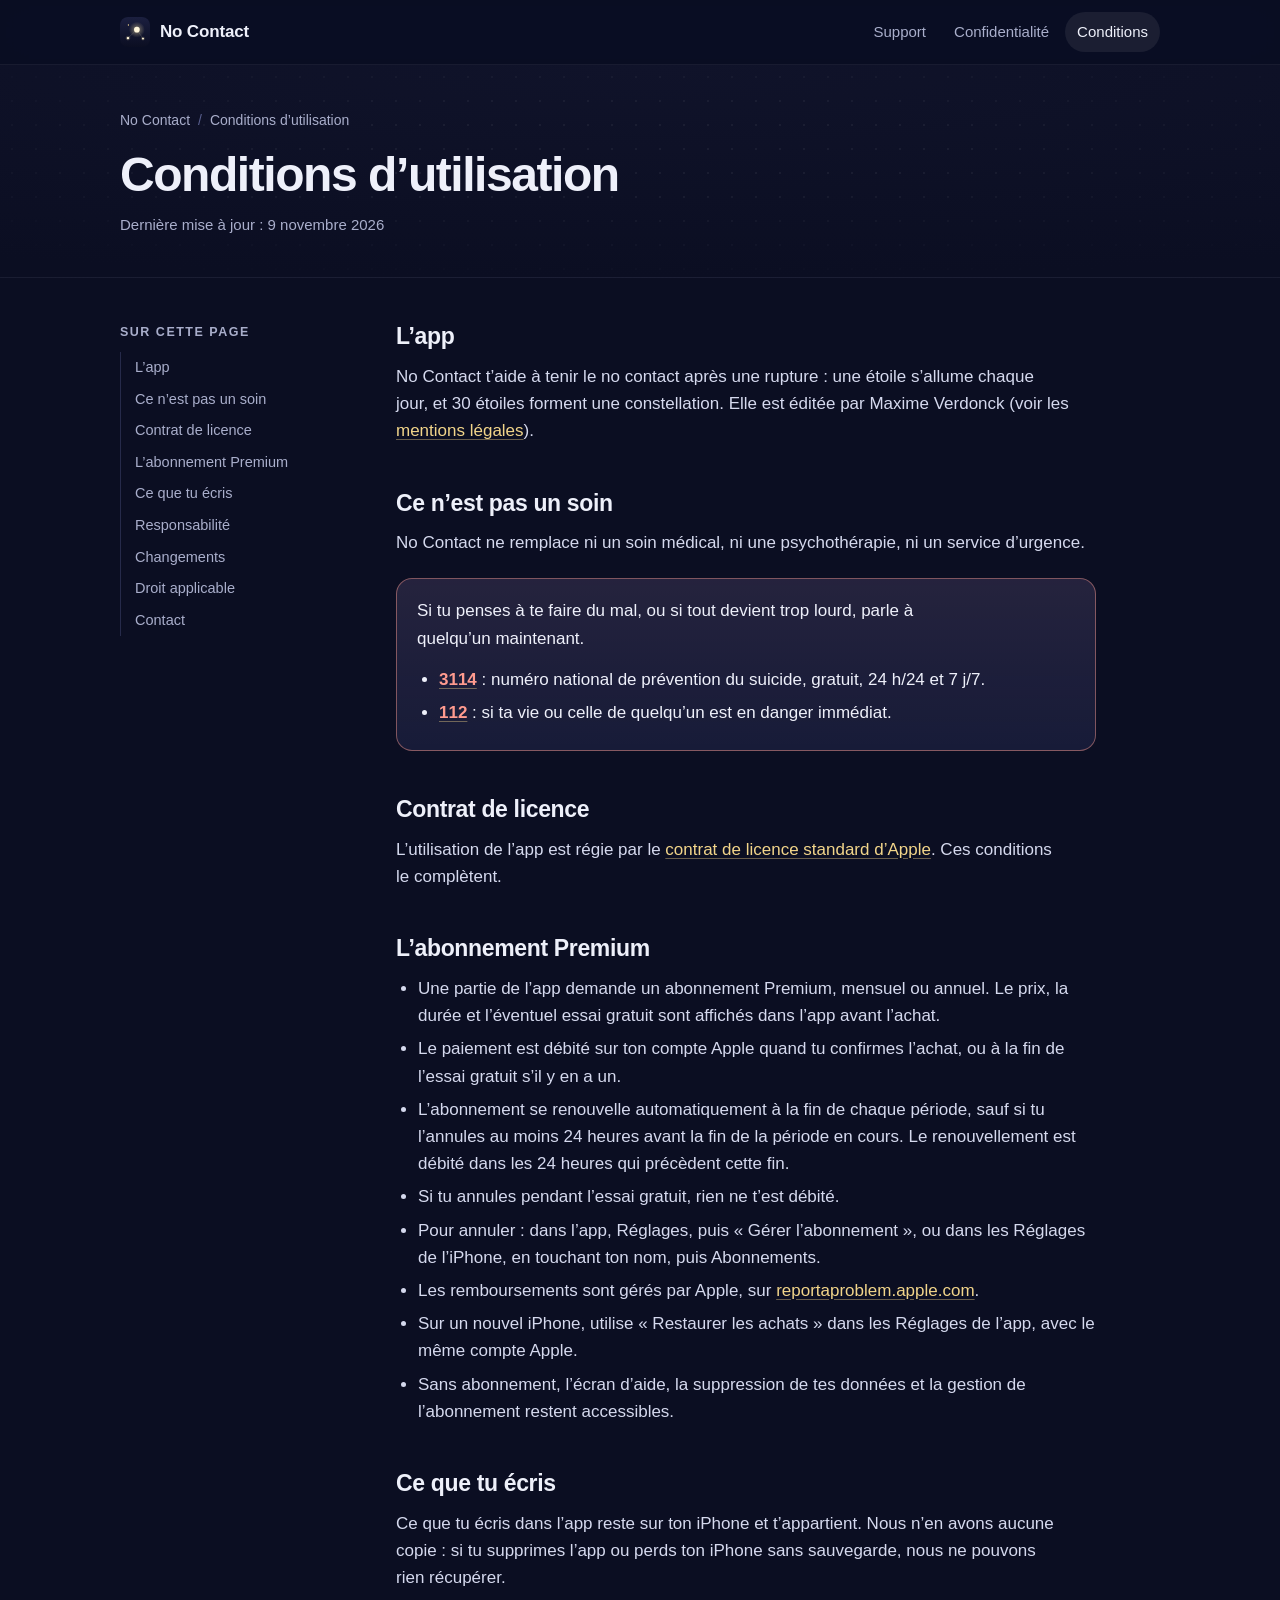
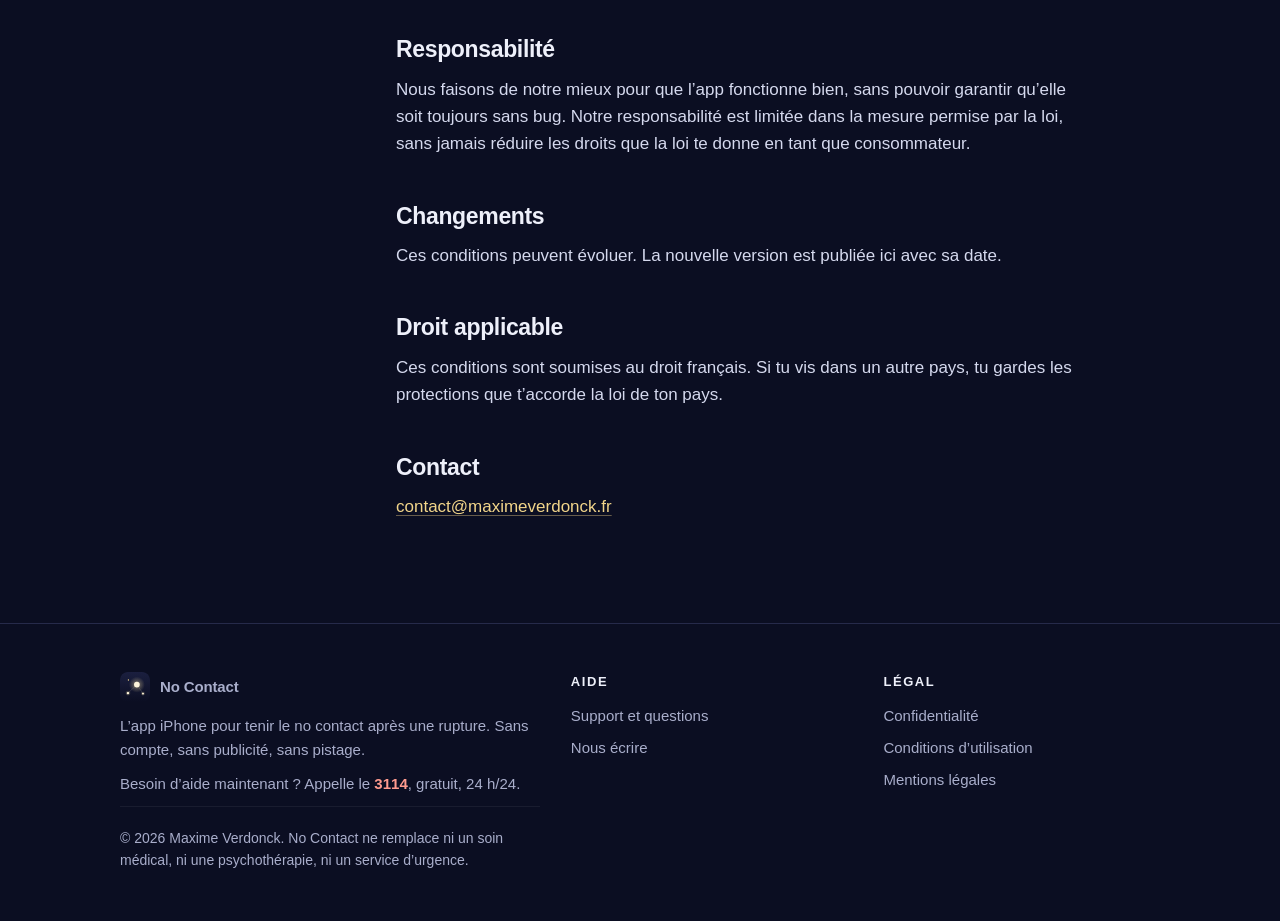
==== conditions/index.html @ 255b9b32 "Give the phone of the landing page a titanium frame with side buttons" ====
<!doctype html>
<html lang="fr">
<head>
<meta charset="utf-8">
<meta name="viewport" content="width=device-width, initial-scale=1">
<title>Conditions d’utilisation | No Contact</title>
<meta name="description" content="Conditions d’utilisation de l’app No Contact et de l’abonnement Premium : renouvellement, annulation, remboursement, responsabilité.">
<meta name="robots" content="index, follow">
<link rel="canonical" href="https://nocontact.maximeverdonck.fr/conditions/">
<meta name="author" content="Maxime Verdonck">
<meta name="theme-color" content="#0B0E22">
<meta name="color-scheme" content="dark">
<link rel="icon" href="/favicon.ico" sizes="48x48">
<link rel="icon" href="/favicon.svg" type="image/svg+xml">
<link rel="apple-touch-icon" href="/apple-touch-icon.png">
<link rel="manifest" href="/site.webmanifest">
<meta name="apple-mobile-web-app-title" content="No Contact">
<meta property="og:type" content="website">
<meta property="og:site_name" content="No Contact">
<meta property="og:locale" content="fr_FR">
<meta property="og:url" content="https://nocontact.maximeverdonck.fr/conditions/">
<meta property="og:title" content="Conditions d’utilisation | No Contact">
<meta property="og:description" content="Conditions d’utilisation de l’app No Contact et de l’abonnement Premium : renouvellement, annulation, remboursement, responsabilité.">
<meta property="og:image" content="https://nocontact.maximeverdonck.fr/og.png">
<meta property="og:image:type" content="image/png">
<meta property="og:image:width" content="1200">
<meta property="og:image:height" content="630">
<meta property="og:image:alt" content="No Contact : une étoile s’allume chaque jour sans contact">
<meta name="twitter:card" content="summary_large_image">
<meta name="twitter:title" content="Conditions d’utilisation | No Contact">
<meta name="twitter:description" content="Conditions d’utilisation de l’app No Contact et de l’abonnement Premium : renouvellement, annulation, remboursement, responsabilité.">
<meta name="twitter:image" content="https://nocontact.maximeverdonck.fr/og.png">
<link rel="stylesheet" href="/style.css?v=3">
<script type="application/ld+json">{"@context":"https://schema.org","@type":"BreadcrumbList","itemListElement":[{"@type":"ListItem","position":1,"name":"No Contact","item":"https://nocontact.maximeverdonck.fr/"},{"@type":"ListItem","position":2,"name":"Conditions d’utilisation","item":"https://nocontact.maximeverdonck.fr/conditions/"}]}</script>
</head>
<body>
<a class="skip" href="#contenu">Aller au contenu</a>
<header class="site-header">
  <div class="wrap">
    <a class="brand" href="/"><img src="/favicon.svg" alt="" width="30" height="30">No Contact</a>
    <nav class="site-nav" aria-label="Navigation principale">
      <a href="/support/">Support</a>
      <a class="optional" href="/confidentialite/">Confidentialité</a>
      <a class="optional" href="/conditions/" aria-current="page">Conditions</a>
    </nav>
  </div>
</header>
<main id="contenu">
<div class="page-head">
  <div class="dots"></div>
  <div class="wrap">
    <ol class="crumbs" aria-label="Fil d’Ariane">
      <li><a href="/">No Contact</a></li>
      <li aria-current="page">Conditions d’utilisation</li>
    </ol>
    <h1>Conditions d’utilisation</h1>
    <p class="updated">Dernière mise à jour : 9 novembre 2026</p>
  </div>
</div>
<div class="wrap page-body">
  <nav class="toc" aria-label="Sur cette page">
    <p>Sur cette page</p>
    <ol>
        <li><a href="#l-app">L’app</a></li>
        <li><a href="#ce-n-est-pas-un-soin">Ce n’est pas un soin</a></li>
        <li><a href="#contrat-de-licence">Contrat de licence</a></li>
        <li><a href="#l-abonnement-premium">L’abonnement Premium</a></li>
        <li><a href="#ce-que-tu-ecris">Ce que tu écris</a></li>
        <li><a href="#responsabilite">Responsabilité</a></li>
        <li><a href="#changements">Changements</a></li>
        <li><a href="#droit-applicable">Droit applicable</a></li>
        <li><a href="#contact">Contact</a></li>
    </ol>
  </nav>
  <article class="prose">
<h2 id="l-app">L’app</h2>
<p>No Contact t’aide à tenir le no contact après une rupture : une étoile s’allume chaque jour, et 30 étoiles forment une constellation. Elle est éditée par Maxime Verdonck (voir les <a href="/mentions-legales/">mentions légales</a>).</p>

<h2 id="ce-n-est-pas-un-soin">Ce n’est pas un soin</h2>
<p>No Contact ne remplace ni un soin médical, ni une psychothérapie, ni un service d’urgence.</p>
<div class="card help">
  <p>Si tu penses à te faire du mal, ou si tout devient trop lourd, parle à quelqu’un maintenant.</p>
  <ul>
    <li><strong><a href="tel:3114">3114</a></strong> : numéro national de prévention du suicide, gratuit, 24 h/24 et 7 j/7.</li>
    <li><strong><a href="tel:112">112</a></strong> : si ta vie ou celle de quelqu’un est en danger immédiat.</li>
  </ul>
</div>

<h2 id="contrat-de-licence">Contrat de licence</h2>
<p>L’utilisation de l’app est régie par le <a href="https://www.apple.com/legal/internet-services/itunes/dev/stdeula/">contrat de licence standard d’Apple</a>. Ces conditions le complètent.</p>

<h2 id="l-abonnement-premium">L’abonnement Premium</h2>
<ul>
  <li>Une partie de l’app demande un abonnement Premium, mensuel ou annuel. Le prix, la durée et l’éventuel essai gratuit sont affichés dans l’app avant l’achat.</li>
  <li>Le paiement est débité sur ton compte Apple quand tu confirmes l’achat, ou à la fin de l’essai gratuit s’il y en a un.</li>
  <li>L’abonnement se renouvelle automatiquement à la fin de chaque période, sauf si tu l’annules au moins 24 heures avant la fin de la période en cours. Le renouvellement est débité dans les 24 heures qui précèdent cette fin.</li>
  <li>Si tu annules pendant l’essai gratuit, rien ne t’est débité.</li>
  <li>Pour annuler : dans l’app, Réglages, puis « Gérer l’abonnement », ou dans les Réglages de l’iPhone, en touchant ton nom, puis Abonnements.</li>
  <li>Les remboursements sont gérés par Apple, sur <a href="https://reportaproblem.apple.com">reportaproblem.apple.com</a>.</li>
  <li>Sur un nouvel iPhone, utilise « Restaurer les achats » dans les Réglages de l’app, avec le même compte Apple.</li>
  <li>Sans abonnement, l’écran d’aide, la suppression de tes données et la gestion de l’abonnement restent accessibles.</li>
</ul>

<h2 id="ce-que-tu-ecris">Ce que tu écris</h2>
<p>Ce que tu écris dans l’app reste sur ton iPhone et t’appartient. Nous n’en avons aucune copie : si tu supprimes l’app ou perds ton iPhone sans sauvegarde, nous ne pouvons rien récupérer.</p>

<h2 id="responsabilite">Responsabilité</h2>
<p>Nous faisons de notre mieux pour que l’app fonctionne bien, sans pouvoir garantir qu’elle soit toujours sans bug. Notre responsabilité est limitée dans la mesure permise par la loi, sans jamais réduire les droits que la loi te donne en tant que consommateur.</p>

<h2 id="changements">Changements</h2>
<p>Ces conditions peuvent évoluer. La nouvelle version est publiée ici avec sa date.</p>

<h2 id="droit-applicable">Droit applicable</h2>
<p>Ces conditions sont soumises au droit français. Si tu vis dans un autre pays, tu gardes les protections que t’accorde la loi de ton pays.</p>

<h2 id="contact">Contact</h2>
<p><a href="mailto:contact@maximeverdonck.fr">contact@maximeverdonck.fr</a></p>
  </article>
</div>
</main>
<footer class="site-footer">
  <div class="wrap">
    <div class="footer-grid">
      <div>
        <a class="brand" href="/"><img src="/favicon.svg" alt="" width="30" height="30" loading="lazy">No Contact</a>
        <p>L’app iPhone pour tenir le no contact après une rupture. Sans compte, sans publicité, sans pistage.</p>
        <p class="urgent">Besoin d’aide maintenant ? Appelle le <a href="tel:3114">3114</a>, gratuit, 24 h/24.</p>
      </div>
      <nav aria-label="Aide">
        <h2>Aide</h2>
        <ul>
          <li><a href="/support/">Support et questions</a></li>
          <li><a href="mailto:contact@maximeverdonck.fr">Nous écrire</a></li>
        </ul>
      </nav>
      <nav aria-label="Informations légales">
        <h2>Légal</h2>
        <ul>
          <li><a href="/confidentialite/">Confidentialité</a></li>
          <li><a href="/conditions/">Conditions d’utilisation</a></li>
          <li><a href="/mentions-legales/">Mentions légales</a></li>
        </ul>
      </nav>
    </div>
    <p class="footer-bottom">© 2026 Maxime Verdonck. No Contact ne remplace ni un soin médical, ni une psychothérapie, ni un service d’urgence.</p>
  </div>
</footer>
</body>
</html>
---- style.css ----
:root {
  --bg: #10132A;
  --bg-deep: #0B0E22;
  --surface: #171B38;
  --surface-2: #1B1F3F;
  --border: #262A4A;
  --border-2: #333863;
  --text: #EEF0FA;
  --muted: #A9AECB;
  --gold: #F2D58A;
  --on-gold: #1A1606;
  --star: #FFF6DC;
  --halo: #FFE9A8;
  --dust: #5A6090;
  --danger: #FF9B8F;
  --radius: 20px;
  --wrap: 1080px;
  --ease: cubic-bezier(0.16, 1, 0.3, 1);
  color-scheme: dark;
}

*, *::before, *::after { box-sizing: border-box; }

html {
  -webkit-text-size-adjust: 100%;
  scroll-behavior: smooth;
  scroll-padding-top: 88px;
}

body {
  margin: 0;
  background: var(--bg-deep);
  color: var(--text);
  font: 17px/1.6 -apple-system, BlinkMacSystemFont, "SF Pro Text", "Segoe UI", Roboto, "Helvetica Neue", Arial, sans-serif;
  -webkit-font-smoothing: antialiased;
  text-rendering: optimizeLegibility;
  overflow-x: hidden;
}

img, svg { max-width: 100%; }

a { color: var(--gold); text-decoration: none; text-underline-offset: 3px; }
a:hover { text-decoration: underline; }
:focus-visible { outline: 2px solid var(--gold); outline-offset: 3px; border-radius: 6px; }

h1, h2, h3 { margin: 0; text-wrap: balance; }
p, ul, ol { margin: 0 0 14px; }
p { text-wrap: pretty; }
ul { padding-left: 22px; }
li { margin-bottom: 6px; }
strong { font-weight: 650; }

.wrap { width: 100%; max-width: var(--wrap); margin: 0 auto; padding: 0 20px; }
.muted { color: var(--muted); }

.skip {
  position: absolute; left: 12px; top: -60px; z-index: 100;
  background: var(--gold); color: var(--on-gold);
  padding: 10px 16px; border-radius: 999px; font-weight: 600;
}
.skip:focus { top: 12px; }

/* Header */

.site-header {
  position: sticky; top: 0; z-index: 50;
  background: rgba(11, 14, 34, 0.72);
  -webkit-backdrop-filter: saturate(140%) blur(14px);
  backdrop-filter: saturate(140%) blur(14px);
  border-bottom: 1px solid rgba(255, 255, 255, 0.06);
}
.site-header .wrap { display: flex; align-items: center; gap: 20px; height: 64px; }

.brand {
  display: inline-flex; align-items: center; gap: 10px;
  color: var(--text); font-weight: 650; letter-spacing: -0.01em;
  margin-right: auto;
}
.brand:hover { text-decoration: none; }
.brand img { width: 30px; height: 30px; border-radius: 8px; display: block; transition: transform 0.3s var(--ease); }
.brand:hover img { transform: scale(1.06); }

.site-nav { display: flex; align-items: center; gap: 4px; font-size: 15px; }
.site-nav a {
  color: var(--muted); padding: 8px 12px; border-radius: 999px;
  transition: color 0.2s, background-color 0.2s;
}
.site-nav a:hover { color: var(--text); background: rgba(255, 255, 255, 0.05); text-decoration: none; }
.site-nav a[aria-current="page"] { color: var(--text); background: rgba(255, 255, 255, 0.07); }

@media (max-width: 560px) {
  .site-nav a.optional { display: none; }
}

/* Buttons */

.btn {
  display: inline-flex; align-items: center; justify-content: center; gap: 8px;
  min-height: 50px; padding: 0 24px; border-radius: 999px;
  font-weight: 650; font-size: 16px; line-height: 1.2;
  transition: transform 0.15s var(--ease), background-color 0.2s, border-color 0.2s;
}
.btn:hover { text-decoration: none; }
.btn:active { transform: scale(0.97); }
.btn-gold { background: var(--gold); color: var(--on-gold); }
.btn-gold:hover { background: #F7DF9F; }
.btn-ghost { border: 1px solid var(--border-2); color: var(--text); }
.btn-ghost:hover { background: rgba(255, 255, 255, 0.05); border-color: var(--dust); }

.soon {
  display: inline-flex; align-items: center; gap: 10px;
  min-height: 50px; padding: 0 22px; border-radius: 999px;
  background: var(--gold); color: var(--on-gold);
  font-weight: 650; font-size: 16px;
}
.soon svg { width: 18px; height: 18px; }

/* Shared section pieces */

.eyebrow {
  display: inline-flex; align-items: center; gap: 8px;
  color: var(--gold); font-size: 13px; font-weight: 650;
  letter-spacing: 0.14em; text-transform: uppercase;
  margin-bottom: 16px;
}
.eyebrow::before {
  content: ""; width: 6px; height: 6px; border-radius: 50%;
  background: var(--star); box-shadow: 0 0 10px 3px rgba(255, 233, 168, 0.55);
}

.section { position: relative; padding: 88px 0; }
.section-head { max-width: 640px; margin: 0 auto 48px; text-align: center; }
.section-head h2 { font-size: clamp(28px, 4.4vw, 42px); line-height: 1.12; letter-spacing: -0.025em; }
.section-head p { color: var(--muted); margin: 14px 0 0; font-size: 18px; }

.dots {
  position: absolute; inset: 0; pointer-events: none;
  background-image: radial-gradient(circle at center, rgba(255, 255, 255, 0.05) 1px, transparent 1px);
  background-size: 24px 24px;
  -webkit-mask-image: radial-gradient(ellipse 80% 70% at 50% 40%, #000 30%, transparent 100%);
  mask-image: radial-gradient(ellipse 80% 70% at 50% 40%, #000 30%, transparent 100%);
}

/* Hero */

.hero {
  position: relative; overflow: hidden;
  background: radial-gradient(120% 70% at 50% 0%, var(--bg) 0%, var(--bg-deep) 100%);
  padding: 72px 0 96px;
}
.hero .glow {
  position: absolute; left: 50%; top: 34%; width: 720px; height: 460px;
  transform: translate(-50%, -50%); pointer-events: none; border-radius: 50%;
  background: radial-gradient(ellipse at center, rgba(242, 213, 138, 0.10) 0%, rgba(242, 213, 138, 0.03) 40%, transparent 70%);
}
.rings {
  position: absolute; top: 50%; left: 0; width: 800px; height: 800px;
  transform: translate(-50%, -50%); pointer-events: none; opacity: 0.5;
  border-radius: 50%; border: 1px solid rgba(255, 255, 255, 0.05);
}
.rings::before, .rings::after {
  content: ""; position: absolute; border-radius: 50%;
  border: 1px dashed rgba(255, 255, 255, 0.09);
}
.rings::before { inset: 100px; }
.rings::after { inset: 220px; border-style: solid; border-color: rgba(255, 255, 255, 0.05); }

.hero-grid {
  position: relative; display: grid; gap: 56px; align-items: center;
  grid-template-columns: minmax(0, 1.1fr) minmax(0, 0.9fr);
}
.hero h1 {
  font-size: clamp(38px, 6.4vw, 66px); line-height: 1.04; letter-spacing: -0.035em; font-weight: 700;
}
.hero h1 em { font-style: normal; color: var(--gold); }
.hero .lead { color: var(--muted); font-size: clamp(18px, 2.1vw, 20px); margin: 22px 0 30px; max-width: 34em; }
.hero-actions { display: flex; flex-wrap: wrap; gap: 12px; align-items: center; }

.trust {
  list-style: none; padding: 0; margin: 28px 0 0;
  display: flex; flex-wrap: wrap; gap: 8px 22px;
  color: var(--muted); font-size: 15px;
}
.trust li { display: inline-flex; align-items: center; gap: 8px; margin: 0; }
.trust svg { width: 16px; height: 16px; color: var(--gold); flex: none; }

@media (max-width: 880px) {
  .hero { padding: 48px 0 72px; }
  .hero-grid { grid-template-columns: 1fr; gap: 48px; text-align: center; }
  .hero .lead { margin-left: auto; margin-right: auto; }
  .hero-actions, .trust { justify-content: center; }
  .rings { display: none; }
}

/* Phone */

.phone {
  position: relative; width: min(300px, 78vw); margin: 0 auto;
  aspect-ratio: 300 / 612; border-radius: 52px; padding: 3px;
  background: linear-gradient(145deg, #F4F4F6 0%, #A9AAB0 12%, #6F7076 28%, #D4D5DA 48%, #77787E 66%, #E2E3E7 84%, #8B8C92 100%);
  box-shadow:
    inset 0 0 0 1px rgba(255, 255, 255, 0.45),
    inset 0 0 2px 1px rgba(0, 0, 0, 0.35),
    0 40px 80px -30px rgba(0, 0, 0, 0.85),
    0 0 90px -20px rgba(242, 213, 138, 0.18);
}
/* Side buttons: action and volume on the left, power on the right. */
.phone::before, .phone::after {
  content: ""; position: absolute; width: 3px; background-repeat: no-repeat;
}
.phone::before {
  left: -3px; top: 17%; height: 27%; border-radius: 2px 0 0 2px;
  background-image:
    linear-gradient(90deg, #5E5F65, #C9CAD0 60%, #8B8C92),
    linear-gradient(90deg, #5E5F65, #C9CAD0 60%, #8B8C92),
    linear-gradient(90deg, #5E5F65, #C9CAD0 60%, #8B8C92);
  background-size: 100% 15%, 100% 30%, 100% 30%;
  background-position: 0 0, 0 48%, 0 100%;
}
.phone::after {
  right: -3px; top: 29%; height: 13%; border-radius: 0 2px 2px 0;
  background-image: linear-gradient(270deg, #5E5F65, #C9CAD0 60%, #8B8C92);
}
.phone-screen {
  position: relative; height: 100%; border-radius: 49px; overflow: hidden;
  border: 9px solid #04050B;
  box-shadow: 0 0 0 1px #2A2B33;
  background: radial-gradient(120% 60% at 50% 0%, var(--bg) 0%, var(--bg-deep) 100%);
  display: flex; flex-direction: column; padding: 48px 18px 16px; text-align: left;
}
.phone-screen::before {
  content: ""; position: absolute; top: 9px; left: 50%; transform: translateX(-50%);
  width: 84px; height: 24px; border-radius: 999px; background: #000;
}
.phone .count { display: flex; align-items: baseline; gap: 8px; margin-top: 6px; }
.phone .count b { font-size: 54px; line-height: 1; font-weight: 700; letter-spacing: -0.04em; }
.phone .count span { color: var(--muted); font-size: 15px; }
.phone .sky { flex: 1; width: 100%; min-height: 0; margin: 6px 0; }
.phone .note { color: var(--muted); font-size: 12.5px; line-height: 1.45; margin: 0 0 12px; }
.phone .sos {
  background: var(--gold); color: var(--on-gold); border-radius: 18px;
  padding: 11px 16px; font-weight: 650; font-size: 14.5px; line-height: 1.3;
}
.phone .sos small { display: block; font-weight: 500; font-size: 12px; color: #4A3D16; }

.twinkle { animation: twinkle 3.6s ease-in-out infinite; transform-origin: center; transform-box: fill-box; }
.twinkle.b { animation-delay: -1.2s; animation-duration: 4.4s; }
.twinkle.c { animation-delay: -2.3s; animation-duration: 5.2s; }
@keyframes twinkle { 0%, 100% { opacity: 1; } 50% { opacity: 0.55; } }

/* Entrance */

.rise { animation: rise 0.9s var(--ease) both; }
.rise.d1 { animation-delay: 0.08s; }
.rise.d2 { animation-delay: 0.16s; }
.rise.d3 { animation-delay: 0.24s; }
.rise.d4 { animation-delay: 0.36s; }
@keyframes rise { from { opacity: 0; transform: translateY(18px); } to { opacity: 1; transform: none; } }

@supports (animation-timeline: view()) {
  .reveal {
    animation: rise linear both;
    animation-timeline: view();
    animation-range: entry 0% entry 55%;
  }
}

/* Steps */

.steps { list-style: none; padding: 0; margin: 0; display: grid; gap: 20px; grid-template-columns: repeat(3, minmax(0, 1fr)); counter-reset: step; }
.steps li {
  position: relative; margin: 0; padding: 28px 24px 24px;
  background: var(--surface); border: 1px solid var(--border); border-radius: var(--radius);
  counter-increment: step;
}
.steps li::before {
  content: counter(step); display: grid; place-items: center;
  width: 36px; height: 36px; border-radius: 50%; margin-bottom: 18px;
  border: 1px solid rgba(242, 213, 138, 0.5); color: var(--gold); font-weight: 650; font-size: 15px;
  box-shadow: 0 0 22px -4px rgba(255, 233, 168, 0.45);
}
.steps h3 { font-size: 19px; line-height: 1.3; margin-bottom: 8px; letter-spacing: -0.01em; }
.steps p { color: var(--muted); margin: 0; font-size: 16px; }
@media (max-width: 820px) { .steps { grid-template-columns: 1fr; } }

/* Bento */

.features { background: var(--bg); border-block: 1px solid rgba(255, 255, 255, 0.05); overflow: hidden; }
.bento { display: grid; gap: 20px; grid-template-columns: repeat(5, minmax(0, 1fr)); }
.bento .cell {
  position: relative; overflow: hidden; grid-column: span 2;
  padding: 30px 28px; min-height: 240px;
  display: flex; flex-direction: column; justify-content: flex-end;
  background: rgba(11, 14, 34, 0.55); border: 1px solid var(--border); border-radius: var(--radius);
  transition: border-color 0.3s, transform 0.3s var(--ease);
}
.bento .cell.wide { grid-column: span 3; }
.bento .cell:hover { border-color: var(--border-2); transform: translateY(-2px); }
.bento .cell::before, .bento .cell::after {
  content: ""; position: absolute; border-radius: 50%; pointer-events: none;
  border: 1px dashed rgba(255, 255, 255, 0.09);
}
.bento .cell::before { width: 190px; height: 190px; top: -70px; right: -60px; }
.bento .cell::after { width: 110px; height: 110px; top: -30px; right: -20px; border-style: solid; border-color: rgba(255, 255, 255, 0.05); }
.bento .icon {
  width: 46px; height: 46px; border-radius: 14px; margin-bottom: auto;
  display: grid; place-items: center; color: var(--gold);
  background: rgba(242, 213, 138, 0.08); border: 1px solid rgba(242, 213, 138, 0.22);
  transition: transform 0.3s var(--ease);
}
.bento .cell:hover .icon { transform: scale(1.08); }
.bento .icon svg { width: 22px; height: 22px; }
.bento h3 { font-size: 20px; line-height: 1.25; letter-spacing: -0.015em; margin: 26px 0 8px; }
.bento p { color: var(--muted); margin: 0; font-size: 16px; max-width: 34em; }
@media (max-width: 820px) {
  .bento { grid-template-columns: 1fr; }
  .bento .cell, .bento .cell.wide { grid-column: auto; min-height: 0; }
}

/* Privacy band */

.privacy-band { display: grid; gap: 40px; align-items: center; grid-template-columns: minmax(0, 1fr) minmax(0, 1fr); }
.privacy-band h2 { font-size: clamp(28px, 4.2vw, 40px); line-height: 1.12; letter-spacing: -0.025em; }
.privacy-band p { color: var(--muted); font-size: 18px; margin: 16px 0 22px; }
.checks { list-style: none; padding: 0; margin: 0; display: grid; gap: 12px; }
.checks li {
  display: flex; gap: 12px; align-items: flex-start; margin: 0;
  padding: 16px 18px; background: var(--surface); border: 1px solid var(--border); border-radius: 16px;
}
.checks svg { width: 20px; height: 20px; color: var(--gold); flex: none; margin-top: 3px; }
@media (max-width: 820px) { .privacy-band { grid-template-columns: 1fr; } }

/* FAQ */

.faq { max-width: 760px; margin: 0 auto; }
details {
  background: var(--surface); border: 1px solid var(--border); border-radius: 16px;
  margin: 10px 0; transition: border-color 0.2s, background-color 0.2s;
}
details:hover { border-color: var(--border-2); }
details[open] { background: var(--surface-2); border-color: var(--border-2); }
details summary {
  cursor: pointer; font-weight: 600; list-style: none;
  display: flex; align-items: center; justify-content: space-between; gap: 16px;
  padding: 16px 20px; border-radius: 16px;
}
details summary::-webkit-details-marker { display: none; }
details summary::after {
  content: ""; flex: none; width: 10px; height: 10px; margin-right: 4px;
  border-right: 2px solid var(--muted); border-bottom: 2px solid var(--muted);
  transform: translateY(-3px) rotate(45deg); transition: transform 0.25s var(--ease);
}
details[open] summary::after { transform: translateY(2px) rotate(-135deg); }
details > :not(summary) { padding: 0 20px; color: var(--muted); }
details > :last-child { padding-bottom: 18px; margin-bottom: 0; }
.faq-more { text-align: center; margin-top: 28px; }

/* Final call */

.final { text-align: center; overflow: hidden; }
.final .panel {
  position: relative; overflow: hidden; padding: 64px 24px;
  border: 1px solid var(--border); border-radius: 28px;
  background: radial-gradient(90% 120% at 50% 0%, #1D2146 0%, var(--bg-deep) 70%);
}
.final h2 { font-size: clamp(28px, 4.6vw, 44px); line-height: 1.1; letter-spacing: -0.03em; }
.final p { color: var(--muted); font-size: 18px; margin: 14px auto 28px; max-width: 30em; }

/* Help card */

.card {
  background: var(--surface); border: 1px solid var(--border); border-radius: 16px;
  padding: 18px 20px; margin: 22px 0;
}
.card > :last-child { margin-bottom: 0; }
.card.help { border-color: rgba(255, 155, 143, 0.45); background: linear-gradient(180deg, rgba(255, 155, 143, 0.06), transparent), var(--surface); }
.card.help strong, .card.help strong a { color: var(--danger); }

.todo {
  background: rgba(255, 155, 143, 0.15); color: var(--danger);
  border-radius: 6px; padding: 0 6px; font-weight: 600;
}

/* Text pages */

.page-head {
  position: relative; overflow: hidden;
  background: radial-gradient(120% 100% at 50% 0%, var(--bg) 0%, var(--bg-deep) 100%);
  border-bottom: 1px solid rgba(255, 255, 255, 0.05);
  padding: 44px 0 40px;
}
.page-head .wrap { position: relative; }
.crumbs { list-style: none; padding: 0; margin: 0 0 18px; display: flex; flex-wrap: wrap; gap: 8px; font-size: 14px; color: var(--muted); }
.crumbs li { margin: 0; display: inline-flex; gap: 8px; align-items: center; }
.crumbs li + li::before { content: "/"; color: var(--dust); }
.crumbs a { color: var(--muted); }
.page-head h1 { font-size: clamp(32px, 5.2vw, 48px); line-height: 1.08; letter-spacing: -0.03em; }
.page-head .updated { color: var(--muted); font-size: 15px; margin: 12px 0 0; max-width: 40em; }
.page-head .intro { color: var(--muted); font-size: 18px; margin: 14px 0 0; max-width: 36em; }

.page-body { display: grid; gap: 56px; grid-template-columns: 220px minmax(0, 700px); padding-top: 44px; padding-bottom: 88px; }
.page-body.single { grid-template-columns: minmax(0, 700px); justify-content: center; }
.toc { position: sticky; top: 92px; align-self: start; font-size: 14.5px; max-height: calc(100vh - 120px); overflow: auto; }
.toc p { color: var(--muted); font-size: 12.5px; font-weight: 650; letter-spacing: 0.12em; text-transform: uppercase; margin-bottom: 10px; }
.toc ol { list-style: none; margin: 0; padding: 0; border-left: 1px solid var(--border); }
.toc li { margin: 0; }
.toc a { display: block; color: var(--muted); padding: 6px 0 6px 14px; margin-left: -1px; border-left: 1px solid transparent; line-height: 1.35; }
.toc a:hover { color: var(--text); border-left-color: var(--gold); text-decoration: none; }
@media (max-width: 920px) {
  .page-body { grid-template-columns: minmax(0, 700px); justify-content: center; gap: 0; padding-top: 28px; }
  .toc { display: none; }
}

.prose h2 { font-size: 23px; line-height: 1.25; letter-spacing: -0.015em; margin: 44px 0 12px; }
.prose > h2:first-child { margin-top: 0; }
.prose h3 { font-size: 18px; margin: 26px 0 6px; }
.prose p, .prose li { color: #D5D9EE; }
.prose .card p, .prose .card li { color: var(--text); }
.prose a { text-decoration: underline; text-decoration-color: rgba(242, 213, 138, 0.4); }
.prose a:hover { text-decoration-color: var(--gold); }

.contact-card {
  display: flex; flex-wrap: wrap; align-items: center; justify-content: space-between; gap: 16px;
  background: var(--surface); border: 1px solid var(--border); border-radius: var(--radius);
  padding: 22px 24px; margin: 0 0 28px;
}
.contact-card p { margin: 0; }
.contact-card .muted { font-size: 15px; }
.prose .contact-card .btn { text-decoration: none; }

/* Footer */

.site-footer { border-top: 1px solid var(--border); background: var(--bg-deep); padding: 48px 0 40px; font-size: 15px; color: var(--muted); }
.footer-grid { display: grid; gap: 36px; grid-template-columns: minmax(0, 1.5fr) repeat(2, minmax(0, 1fr)); }
.site-footer .brand { margin-bottom: 12px; }
.site-footer p { margin: 0 0 10px; max-width: 30em; }
.site-footer h2 { color: var(--text); font-size: 13px; font-weight: 650; letter-spacing: 0.12em; text-transform: uppercase; margin-bottom: 12px; }
.site-footer ul { list-style: none; padding: 0; margin: 0; }
.site-footer li { margin-bottom: 8px; }
.site-footer a { color: var(--muted); }
.site-footer a:hover { color: var(--text); }
.site-footer .urgent a { color: var(--danger); font-weight: 650; }
.footer-bottom { margin-top: 36px; padding-top: 20px; border-top: 1px solid rgba(255, 255, 255, 0.06); font-size: 14px; }
@media (max-width: 720px) { .footer-grid { grid-template-columns: 1fr 1fr; } .footer-grid > :first-child { grid-column: 1 / -1; } }

/* 404 */

.lost { min-height: 62vh; display: grid; place-items: center; text-align: center; padding: 72px 0; position: relative; overflow: hidden; }
.lost h1 { font-size: clamp(34px, 6vw, 54px); letter-spacing: -0.03em; line-height: 1.1; }
.lost p { color: var(--muted); font-size: 18px; margin: 14px 0 28px; }

@media (prefers-reduced-motion: reduce) {
  html { scroll-behavior: auto; }
  *, *::before, *::after { animation: none !important; transition: none !important; }
}

@media print {
  .site-header, .site-footer, .toc, .dots { display: none; }
  body { background: #fff; color: #000; }
  .prose p, .prose li { color: #000; }
}
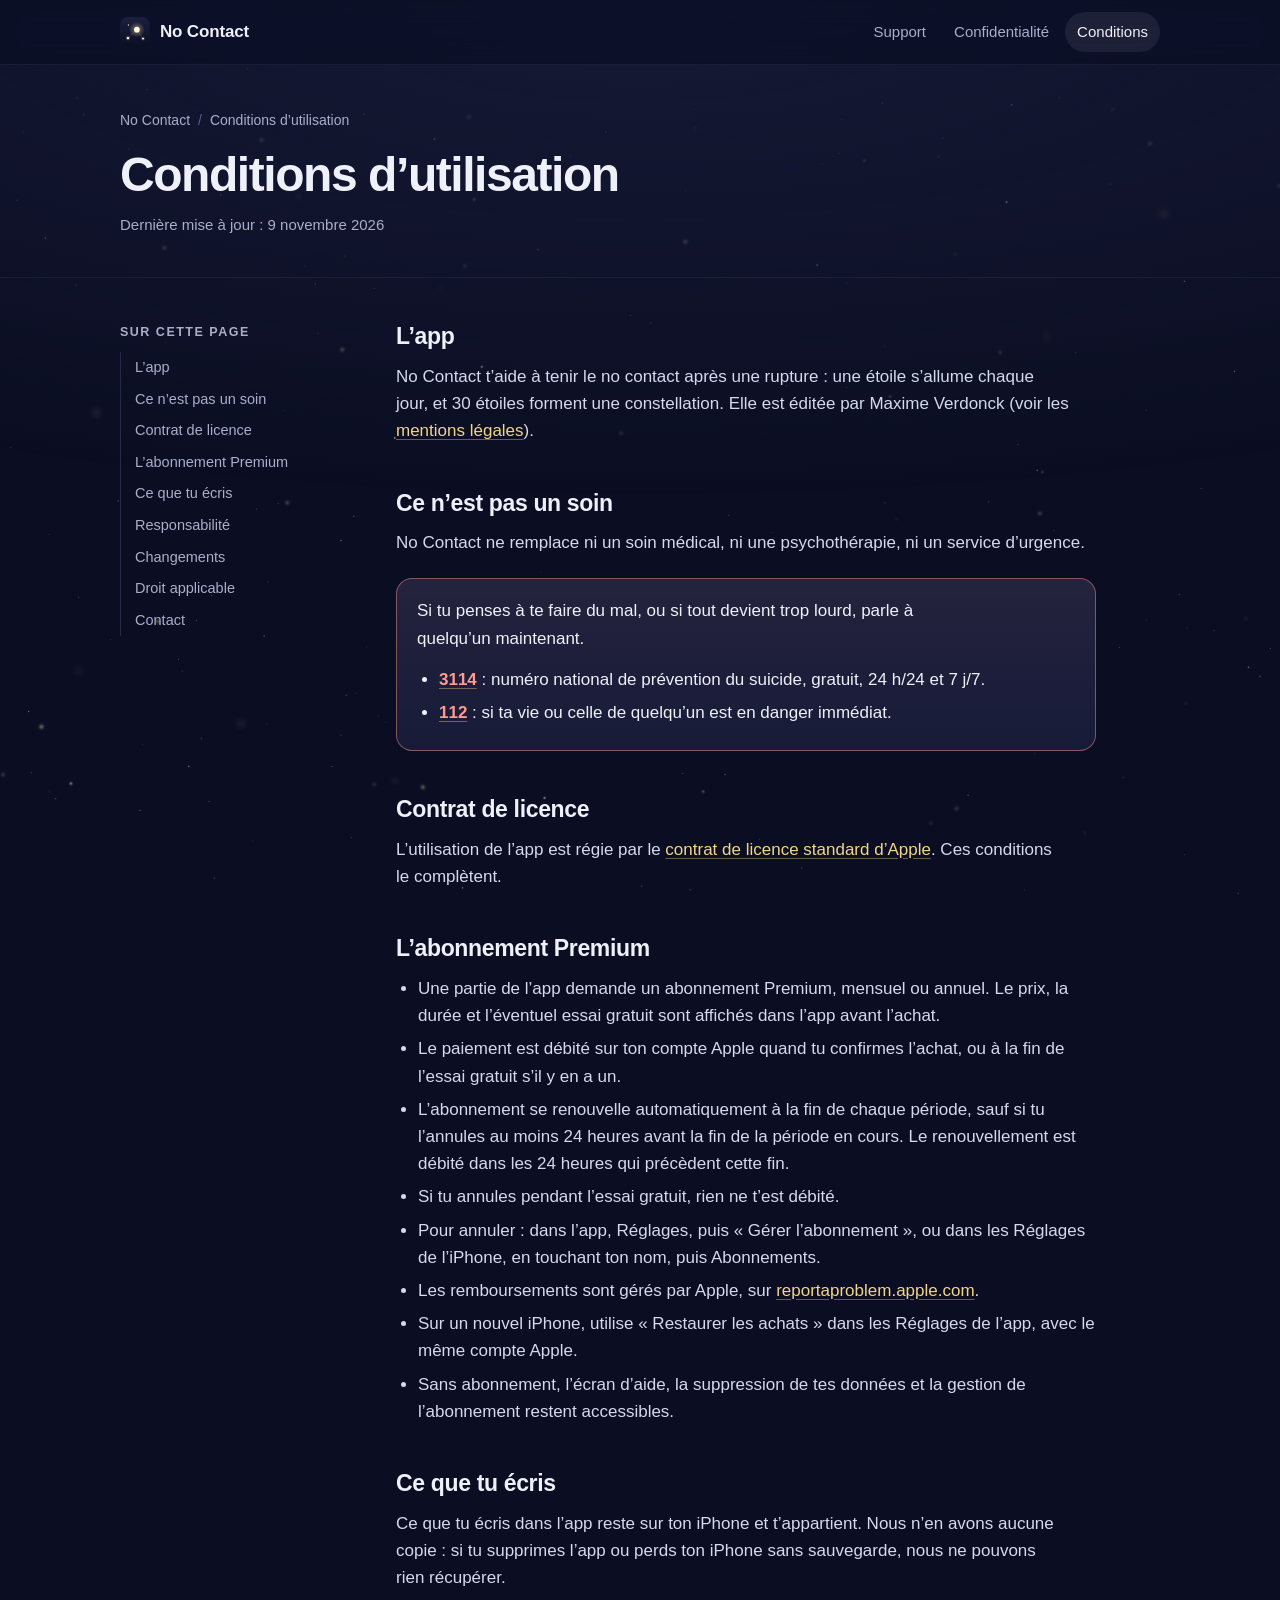
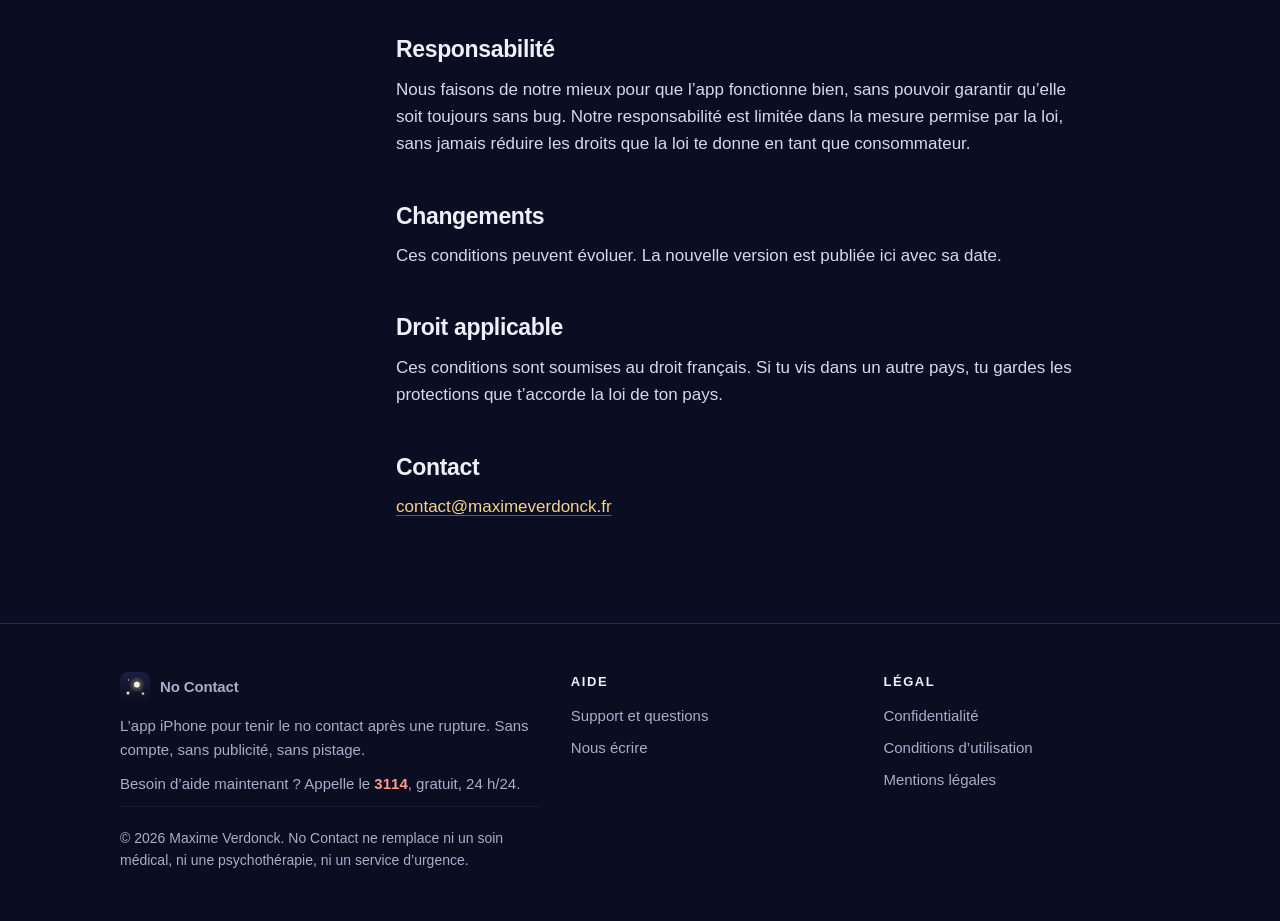
==== commit c683743f: "Put a breathing night sky behind every page and show how it works with pieces of the app" ====
--- a/conditions/index.html
+++ b/conditions/index.html
@@ -30,7 +30,7 @@
 <meta name="twitter:title" content="Conditions d’utilisation | No Contact">
 <meta name="twitter:description" content="Conditions d’utilisation de l’app No Contact et de l’abonnement Premium : renouvellement, annulation, remboursement, responsabilité.">
 <meta name="twitter:image" content="https://nocontact.maximeverdonck.fr/og.png">
-<link rel="stylesheet" href="/style.css?v=3">
+<link rel="stylesheet" href="/style.css?v=4">
 <script type="application/ld+json">{"@context":"https://schema.org","@type":"BreadcrumbList","itemListElement":[{"@type":"ListItem","position":1,"name":"No Contact","item":"https://nocontact.maximeverdonck.fr/"},{"@type":"ListItem","position":2,"name":"Conditions d’utilisation","item":"https://nocontact.maximeverdonck.fr/conditions/"}]}</script>
 </head>
 <body>
@@ -47,7 +47,6 @@
 </header>
 <main id="contenu">
 <div class="page-head">
-  <div class="dots"></div>
   <div class="wrap">
     <ol class="crumbs" aria-label="Fil d’Ariane">
       <li><a href="/">No Contact</a></li>
--- a/style.css
+++ b/style.css
@@ -29,13 +29,235 @@
 
 body {
   margin: 0;
-  background: var(--bg-deep);
+  background: radial-gradient(120% 55% at 50% 0%, rgba(23, 27, 56, 0.9) 0%, transparent 100%) fixed;
   color: var(--text);
   font: 17px/1.6 -apple-system, BlinkMacSystemFont, "SF Pro Text", "Segoe UI", Roboto, "Helvetica Neue", Arial, sans-serif;
   -webkit-font-smoothing: antialiased;
   text-rendering: optimizeLegibility;
   overflow-x: hidden;
 }
+
+/* Night sky behind every page: still dust, and two fields of stars that breathe out of step. */
+
+html { background: var(--bg-deep); }
+html::before, body::before, body::after {
+  content: ""; position: fixed; top: 0; left: 0; z-index: -1;
+  width: 1px; height: 1px; border-radius: 50%; pointer-events: none;
+}
+html::before {
+  box-shadow:
+    92.5vw 94.9vh 0 0 rgba(120, 128, 180, .35),
+    59.2vw 42.4vh 0 .3px rgba(120, 128, 180, .5),
+    13.0vw 19.2vh 0 0 rgba(120, 128, 180, .35),
+    22.1vw 45.5vh 0 0 rgba(120, 128, 180, .35),
+    8.6vw 71.0vh 0 0 rgba(120, 128, 180, .35),
+    51.3vw 73.4vh 0 0 rgba(120, 128, 180, .35),
+    20.6vw 3.5vh 0 0 rgba(120, 128, 180, .7),
+    17.2vw 21.6vh 0 .3px rgba(120, 128, 180, .5),
+    56.6vw 86.0vh 0 .3px rgba(120, 128, 180, .5),
+    66.1vw 31.4vh 0 0 rgba(120, 128, 180, .5),
+    17.8vw 48.3vh 0 0 rgba(120, 128, 180, .7),
+    64.2vw 18.2vh 0 0 rgba(120, 128, 180, .7),
+    32.3vw 81.6vh 0 0 rgba(120, 128, 180, .7),
+    11.4vw 9.9vh 0 0 rgba(120, 128, 180, .7),
+    27.6vw 57.3vh 0 .3px rgba(120, 128, 180, .5),
+    10.9vw 90.0vh 0 .3px rgba(120, 128, 180, .5),
+    89.5vw 45.5vh 0 0 rgba(120, 128, 180, .5),
+    15.0vw 62.0vh 0 0 rgba(120, 128, 180, .7),
+    79.5vw 49.3vh 0 0 rgba(120, 128, 180, .7),
+    14.2vw 74.5vh 0 0 rgba(120, 128, 180, .5),
+    16.7vw 97.5vh 0 0 rgba(120, 128, 180, .7),
+    41.6vw 2.3vh 0 0 rgba(120, 128, 180, .7),
+    1.3vw 22.2vh 0 .3px rgba(120, 128, 180, .35),
+    53.9vw 98.8vh 0 .3px rgba(120, 128, 180, .35),
+    34.6vw 97.4vh 0 0 rgba(120, 128, 180, .5),
+    19.3vw 7.6vh 0 0 rgba(120, 128, 180, .7),
+    19.7vw 93.4vh 0 0 rgba(120, 128, 180, .35),
+    9.2vw 55.6vh 0 .3px rgba(120, 128, 180, .35),
+    69.1vw 55.8vh 0 0 rgba(120, 128, 180, .5),
+    10.0vw 16.5vh 0 0 rgba(120, 128, 180, .5),
+    76.2vw 65.7vh 0 0 rgba(120, 128, 180, .35),
+    89.5vw 68.8vh 0 0 rgba(120, 128, 180, .35),
+    69.3vw 83.0vh 0 .3px rgba(120, 128, 180, .7),
+    23.8vw 29.5vh 0 0 rgba(120, 128, 180, .5),
+    77.2vw 55.7vh 0 .3px rgba(120, 128, 180, .35),
+    82.7vw 10.8vh 0 .3px rgba(120, 128, 180, .35),
+    33.3vw 55.9vh 0 0 rgba(120, 128, 180, .35),
+    16.5vw 66.1vh 0 0 rgba(120, 128, 180, .7),
+    68.9vw 11.4vh 0 .3px rgba(120, 128, 180, .5),
+    80.0vw 98.8vh 0 0 rgba(120, 128, 180, .35),
+    33.8vw 2.4vh 0 0 rgba(120, 128, 180, .7),
+    86.7vw 20.4vh 0 .3px rgba(120, 128, 180, .35),
+    17.3vw 44.9vh 0 0 rgba(120, 128, 180, .35),
+    42.0vw 27.7vh 0 .3px rgba(120, 128, 180, .7),
+    99.2vw 72.0vh 0 0 rgba(120, 128, 180, .7),
+    53.2vw 26.5vh 0 0 rgba(120, 128, 180, .35),
+    87.7vw 86.3vh 0 0 rgba(120, 128, 180, .5),
+    77.7vw 67.3vh 0 .3px rgba(120, 128, 180, .5),
+    29.2vw 32.0vh 0 0 rgba(120, 128, 180, .5),
+    27.4vw 93.0vh 0 0 rgba(120, 128, 180, .5),
+    4.3vw 88.7vh 0 .3px rgba(120, 128, 180, .5),
+    75.6vw 88.3vh 0 .3px rgba(120, 128, 180, .5),
+    69.1vw 38.4vh 0 0 rgba(120, 128, 180, .35),
+    50.2vw 11.0vh 0 0 rgba(120, 128, 180, .35),
+    27.8vw 77.0vh 0 0 rgba(120, 128, 180, .35),
+    25.9vw 85.1vh 0 0 rgba(120, 128, 180, .7),
+    63.4vw 4.3vh 0 0 rgba(120, 128, 180, .5),
+    20.0vw 56.5vh 0 .3px rgba(120, 128, 180, .35),
+    18.0vw 50.9vh 0 .3px rgba(120, 128, 180, .7),
+    36.1vw 98.6vh 0 .3px rgba(120, 128, 180, .7),
+    65.5vw 17.0vh 0 0 rgba(120, 128, 180, .7),
+    18.3vw 1.9vh 0 .3px rgba(120, 128, 180, .7),
+    13.9vw 73.2vh 0 0 rgba(120, 128, 180, .7),
+    29.5vw 79.5vh 0 0 rgba(120, 128, 180, .35),
+    60.3vw 59.1vh 0 0 rgba(120, 128, 180, .35),
+    13.4vw 9.2vh 0 0 rgba(120, 128, 180, .35),
+    96.7vw 99.2vh 0 .3px rgba(120, 128, 180, .35),
+    53.3vw 85.9vh 0 0 rgba(120, 128, 180, .7),
+    36.2vw 65.1vh 0 .3px rgba(120, 128, 180, .7),
+    92.5vw 31.2vh 0 .3px rgba(120, 128, 180, .7),
+    12.9vw 38.0vh 0 0 rgba(120, 128, 180, .35),
+    49.2vw 35.0vh 0 0 rgba(120, 128, 180, .7),
+    53.5vw 21.1vh 0 0 rgba(120, 128, 180, .5),
+    5.9vw 31.6vh 0 0 rgba(120, 128, 180, .5),
+    82.3vw 58.9vh 0 0 rgba(120, 128, 180, .5),
+    24.6vw 31.5vh 0 .3px rgba(120, 128, 180, .5),
+    44.5vw 17.3vh 0 0 rgba(120, 128, 180, .7),
+    49.8vw 1.6vh 0 .3px rgba(120, 128, 180, .7),
+    42.8vw 60.8vh 0 0 rgba(120, 128, 180, .35),
+    66.1vw 43.0vh 0 0 rgba(120, 128, 180, .5),
+    84.0vw 39.1vh 0 0 rgba(120, 128, 180, .5),
+    5.7vw 3.4vh 0 0 rgba(120, 128, 180, .5),
+    97.5vw 74.1vh 0 .3px rgba(120, 128, 180, .7),
+    87.4vw 71.9vh 0 0 rgba(120, 128, 180, .7),
+    98.4vw 75.1vh 0 .3px rgba(120, 128, 180, .5),
+    54.2vw 12.1vh 0 0 rgba(120, 128, 180, .5),
+    47.3vw 14.6vh 0 .3px rgba(120, 128, 180, .5),
+    11.7vw 1.8vh 0 .3px rgba(120, 128, 180, .7),
+    20.9vw 64.6vh 0 0 rgba(120, 128, 180, .5),
+    26.9vw 28.4vh 0 0 rgba(120, 128, 180, .7),
+    93.8vw 54.2vh 0 0 rgba(120, 128, 180, .7),
+    2.2vw 79.0vh 0 .3px rgba(120, 128, 180, .7),
+    15.3vw 68.9vh 0 0 rgba(120, 128, 180, .7),
+    92.7vw 69.7vh 0 0 rgba(120, 128, 180, .5),
+    11.1vw 82.7vh 0 0 rgba(120, 128, 180, .35),
+    96.2vw 3.4vh 0 0 rgba(120, 128, 180, .7),
+    3.5vw 26.4vh 0 .3px rgba(120, 128, 180, .7),
+    42.2vw 63.5vh 0 0 rgba(120, 128, 180, .35),
+    92.1vw 66.0vh 0 .3px rgba(120, 128, 180, .35),
+    65.7vw 13.2vh 0 0 rgba(120, 128, 180, .5),
+    6.1vw 66.3vh 0 0 rgba(120, 128, 180, .5),
+    97.6vw 0.0vh 0 0 rgba(120, 128, 180, .35),
+    56.9vw 57.2vh 0 0 rgba(120, 128, 180, .7),
+    1.8vw 14.6vh 0 0 rgba(120, 128, 180, .5),
+    64.6vw 94.1vh 0 .3px rgba(120, 128, 180, .5),
+    0.8vw 49.7vh 0 0 rgba(120, 128, 180, .5),
+    28.6vw 71.8vh 0 0 rgba(120, 128, 180, .35),
+    20.8vw 80.4vh 0 0 rgba(120, 128, 180, .35),
+    15.7vw 82.0vh 0 .3px rgba(120, 128, 180, .35),
+    61.4vw 42.8vh 0 .3px rgba(120, 128, 180, .35),
+    81.0vw 52.2vh 0 .3px rgba(120, 128, 180, .7),
+    59.3vw 93.2vh 0 0 rgba(120, 128, 180, .35),
+    26.6vw 60.0vh 0 .3px rgba(120, 128, 180, .7),
+    80.8vw 83.7vh 0 0 rgba(120, 128, 180, .35),
+    50.8vw 35.8vh 0 0 rgba(120, 128, 180, .7),
+    50.1vw 98.4vh 0 0 rgba(120, 128, 180, .7),
+    24.8vw 37.0vh 0 0 rgba(120, 128, 180, .5),
+    21.7vw 55.9vh 0 0 rgba(120, 128, 180, .5),
+    3.8vw 59.3vh 0 0 rgba(120, 128, 180, .35),
+    73.6vw 15.3vh 0 .3px rgba(120, 128, 180, .5),
+    63.7vw 75.9vh 0 0 rgba(120, 128, 180, .35),
+    16.3vw 89.0vh 0 0 rgba(120, 128, 180, .7),
+    20.6vw 70.6vh 0 .3px rgba(120, 128, 180, .5),
+    30.1vw 80.2vh 0 0 rgba(120, 128, 180, .35),
+    40.4vw 66.6vh 0 0 rgba(120, 128, 180, .7),
+    73.3vw 17.4vh 0 .3px rgba(120, 128, 180, .35),
+    2.4vw 85.8vh 0 0 rgba(120, 128, 180, .7),
+    14.7vw 85.1vh 0 .3px rgba(120, 128, 180, .7),
+    62.6vw 96.4vh 0 0 rgba(120, 128, 180, .7),
+    94.8vw 70.0vh 0 0 rgba(120, 128, 180, .5);
+}
+body::before {
+  animation: breathe 6s ease-in-out infinite;
+  box-shadow:
+    12.8vw 27.5vh 3px .6px rgba(255, 246, 220, .9),
+    81.2vw 57.0vh 3px .6px rgba(255, 246, 220, .75),
+    67.5vw 17.8vh 2px .3px rgba(255, 246, 220, .9),
+    33.9vw 15.4vh 1px .3px rgba(255, 246, 220, .75),
+    54.9vw 87.9vh 2px .3px rgba(255, 246, 220, .9),
+    92.6vw 78.1vh 3px 0 rgba(255, 246, 220, .75),
+    17.7vw 1.9vh 3px 0 rgba(255, 246, 220, .75),
+    42.5vw 88.6vh 1px .6px rgba(255, 246, 220, .55),
+    81.4vw 52.4vh 2px .3px rgba(255, 246, 220, .55),
+    97.3vw 68.7vh 3px 0 rgba(255, 246, 220, .75),
+    73.0vw 74.6vh 3px .3px rgba(255, 246, 220, .75),
+    37.0vw 22.1vh 2px .6px rgba(255, 246, 220, .55),
+    74.7vw 89.8vh 3px .6px rgba(255, 246, 220, .55),
+    6.5vw 12.7vh 1px 0 rgba(255, 246, 220, .75),
+    28.4vw 12.6vh 1px 0 rgba(255, 246, 220, .9),
+    36.3vw 29.5vh 3px .3px rgba(255, 246, 220, .9),
+    99.9vw 20.6vh 3px .3px rgba(255, 246, 220, .9),
+    74.6vw 28.2vh 3px 0 rgba(255, 246, 220, .9),
+    78.5vw 73.0vh 1px .3px rgba(255, 246, 220, .9),
+    39.6vw 65.2vh 1px .3px rgba(255, 246, 220, .55),
+    72.7vw 91.4vh 3px .3px rgba(255, 246, 220, .55),
+    54.3vw 14.1vh 3px 0 rgba(255, 246, 220, .9),
+    3.8vw 87.8vh 3px 0 rgba(255, 246, 220, .55),
+    30.8vw 48.6vh 1px .3px rgba(255, 246, 220, .75),
+    48.5vw 48.1vh 3px .3px rgba(255, 246, 220, .75),
+    79.0vw 11.6vh 1px .3px rgba(255, 246, 220, .55),
+    86.9vw 12.1vh 3px .3px rgba(255, 246, 220, .55),
+    26.6vw 81.6vh 1px 0 rgba(255, 246, 220, .55),
+    63.8vw 29.4vh 1px .3px rgba(255, 246, 220, .55),
+    96.4vw 41.2vh 1px 0 rgba(255, 246, 220, .9),
+    90.0vw 7.1vh 1px 0 rgba(255, 246, 220, .55),
+    37.1vw 73.8vh 1px .6px rgba(255, 246, 220, .75),
+    70.0vw 57.6vh 3px 0 rgba(255, 246, 220, .55),
+    27.0vw 77.2vh 1px 0 rgba(255, 246, 220, .55),
+    6.0vw 10.8vh 1px 0 rgba(255, 246, 220, .55),
+    69.5vw 44.0vh 2px .3px rgba(255, 246, 220, .75),
+    50.8vw 81.1vh 1px 0 rgba(255, 246, 220, .9),
+    66.6vw 0.7vh 3px .6px rgba(255, 246, 220, .75),
+    85.0vw 0.1vh 2px 0 rgba(255, 246, 220, .75),
+    60.8vw 66.3vh 2px .6px rgba(255, 246, 220, .9),
+    84.7vw 92.5vh 3px 0 rgba(255, 246, 220, .75),
+    36.5vw 20.4vh 2px .6px rgba(255, 246, 220, .75),
+    63.7vw 66.4vh 3px .3px rgba(255, 246, 220, .75),
+    78.6vw 22.4vh 1px .6px rgba(255, 246, 220, .55),
+    5.5vw 87.0vh 2px .6px rgba(255, 246, 220, .9),
+    37.6vw 40.7vh 1px .6px rgba(255, 246, 220, .55);
+}
+body::after {
+  animation: breathe 9s ease-in-out -4s infinite;
+  box-shadow:
+    89.8vw 15.9vh 3px .8px rgba(255, 233, 168, .6),
+    54.2vw 44.9vh 7px .4px rgba(255, 233, 168, .8),
+    26.7vw 38.8vh 3px 1px rgba(255, 233, 168, .6),
+    3.2vw 80.7vh 3px 1px rgba(255, 233, 168, .8),
+    6.1vw 74.5vh 7px .8px rgba(255, 233, 168, .6),
+    20.4vw 15.5vh 3px 1px rgba(255, 233, 168, .6),
+    81.7vw 37.3vh 7px .8px rgba(255, 233, 168, .6),
+    78.1vw 39.1vh 3px .4px rgba(255, 233, 168, .8),
+    23.3vw 21.8vh 5px .4px rgba(255, 233, 168, .8),
+    92.8vw 3.0vh 7px 1px rgba(255, 233, 168, .8),
+    18.8vw 80.3vh 7px .8px rgba(255, 233, 168, .8),
+    7.5vw 45.8vh 7px 1px rgba(255, 233, 168, .8),
+    33.9vw 75.6vh 5px .4px rgba(255, 233, 168, .8),
+    33.0vw 87.4vh 3px .8px rgba(255, 233, 168, .8),
+    29.2vw 87.1vh 3px .4px rgba(255, 233, 168, .6),
+    16.6vw 3.6vh 3px .8px rgba(255, 233, 168, .6),
+    22.4vw 55.8vh 3px .8px rgba(255, 233, 168, .6),
+    34.4vw 31.9vh 7px .4px rgba(255, 233, 168, .6),
+    36.6vw 12.9vh 3px .8px rgba(255, 233, 168, .6),
+    70.1vw 75.3vh 3px .8px rgba(255, 233, 168, .8),
+    90.9vw 23.7vh 7px 1px rgba(255, 233, 168, .8),
+    53.5vw 26.8vh 3px 1px rgba(255, 233, 168, .6),
+    67.5vw 71.4vh 7px .8px rgba(255, 233, 168, .8),
+    30.8vw 86.7vh 5px .4px rgba(255, 233, 168, .8),
+    12.3vw 69.0vh 3px 1px rgba(255, 233, 168, .6),
+    0.2vw 86.0vh 3px .4px rgba(255, 233, 168, .8);
+}
+@keyframes breathe { 0%, 100% { opacity: 1; } 50% { opacity: 0.25; } }
 
 img, svg { max-width: 100%; }
 
@@ -117,35 +339,23 @@
 
 /* Shared section pieces */
 
-.eyebrow {
+.label {
   display: inline-flex; align-items: center; gap: 8px;
-  color: var(--gold); font-size: 13px; font-weight: 650;
-  letter-spacing: 0.14em; text-transform: uppercase;
-  margin-bottom: 16px;
-}
-.eyebrow::before {
-  content: ""; width: 6px; height: 6px; border-radius: 50%;
-  background: var(--star); box-shadow: 0 0 10px 3px rgba(255, 233, 168, 0.55);
-}
+  background: rgba(255, 255, 255, 0.06); color: var(--muted);
+  border-radius: 8px; padding: 5px 12px; margin-bottom: 18px;
+  font-size: 14px; line-height: 1.4;
+}
+.label::before { content: ""; width: 7px; height: 7px; border-radius: 50%; background: var(--gold); }
 
 .section { position: relative; padding: 88px 0; }
-.section-head { max-width: 640px; margin: 0 auto 48px; text-align: center; }
+.section-head { max-width: 640px; margin: 0 0 40px; }
 .section-head h2 { font-size: clamp(28px, 4.4vw, 42px); line-height: 1.12; letter-spacing: -0.025em; }
 .section-head p { color: var(--muted); margin: 14px 0 0; font-size: 18px; }
 
-.dots {
-  position: absolute; inset: 0; pointer-events: none;
-  background-image: radial-gradient(circle at center, rgba(255, 255, 255, 0.05) 1px, transparent 1px);
-  background-size: 24px 24px;
-  -webkit-mask-image: radial-gradient(ellipse 80% 70% at 50% 40%, #000 30%, transparent 100%);
-  mask-image: radial-gradient(ellipse 80% 70% at 50% 40%, #000 30%, transparent 100%);
-}
-
 /* Hero */
 
 .hero {
   position: relative; overflow: hidden;
-  background: radial-gradient(120% 70% at 50% 0%, var(--bg) 0%, var(--bg-deep) 100%);
   padding: 72px 0 96px;
 }
 .hero .glow {
@@ -153,18 +363,6 @@
   transform: translate(-50%, -50%); pointer-events: none; border-radius: 50%;
   background: radial-gradient(ellipse at center, rgba(242, 213, 138, 0.10) 0%, rgba(242, 213, 138, 0.03) 40%, transparent 70%);
 }
-.rings {
-  position: absolute; top: 50%; left: 0; width: 800px; height: 800px;
-  transform: translate(-50%, -50%); pointer-events: none; opacity: 0.5;
-  border-radius: 50%; border: 1px solid rgba(255, 255, 255, 0.05);
-}
-.rings::before, .rings::after {
-  content: ""; position: absolute; border-radius: 50%;
-  border: 1px dashed rgba(255, 255, 255, 0.09);
-}
-.rings::before { inset: 100px; }
-.rings::after { inset: 220px; border-style: solid; border-color: rgba(255, 255, 255, 0.05); }
-
 .hero-grid {
   position: relative; display: grid; gap: 56px; align-items: center;
   grid-template-columns: minmax(0, 1.1fr) minmax(0, 0.9fr);
@@ -189,7 +387,6 @@
   .hero-grid { grid-template-columns: 1fr; gap: 48px; text-align: center; }
   .hero .lead { margin-left: auto; margin-right: auto; }
   .hero-actions, .trust { justify-content: center; }
-  .rings { display: none; }
 }
 
 /* Phone */
@@ -265,27 +462,65 @@
   }
 }
 
-/* Steps */
-
-.steps { list-style: none; padding: 0; margin: 0; display: grid; gap: 20px; grid-template-columns: repeat(3, minmax(0, 1fr)); counter-reset: step; }
-.steps li {
-  position: relative; margin: 0; padding: 28px 24px 24px;
-  background: var(--surface); border: 1px solid var(--border); border-radius: var(--radius);
-  counter-increment: step;
-}
-.steps li::before {
-  content: counter(step); display: grid; place-items: center;
-  width: 36px; height: 36px; border-radius: 50%; margin-bottom: 18px;
-  border: 1px solid rgba(242, 213, 138, 0.5); color: var(--gold); font-weight: 650; font-size: 15px;
-  box-shadow: 0 0 22px -4px rgba(255, 233, 168, 0.45);
-}
-.steps h3 { font-size: 19px; line-height: 1.3; margin-bottom: 8px; letter-spacing: -0.01em; }
-.steps p { color: var(--muted); margin: 0; font-size: 16px; }
-@media (max-width: 820px) { .steps { grid-template-columns: 1fr; } }
+/* How it works: text on one side, pieces of the app on the other */
+
+.split { display: grid; gap: 56px; align-items: center; grid-template-columns: minmax(0, 1fr) minmax(0, 1fr); }
+.split h2 { font-size: clamp(32px, 4.8vw, 48px); line-height: 1.08; letter-spacing: -0.03em; }
+.split .sub { color: var(--muted); font-size: 18px; margin: 16px 0 28px; max-width: 30em; }
+.rows { list-style: none; padding: 0; margin: 0; display: grid; gap: 18px; }
+.rows li { display: flex; gap: 14px; align-items: flex-start; margin: 0; }
+.rows strong { display: block; font-size: 16.5px; }
+.rows span { color: var(--muted); font-size: 15px; }
+.tile {
+  flex: none; width: 38px; height: 38px; border-radius: 10px; margin-top: 2px;
+  display: grid; place-items: center; color: var(--gold); background: rgba(242, 213, 138, 0.1);
+}
+.tile svg { width: 19px; height: 19px; }
+
+.stage {
+  position: relative; height: 440px; border-radius: 24px; padding: 32px;
+  background: rgba(23, 27, 56, 0.45);
+  box-shadow: inset 0 0 0 1px rgba(255, 255, 255, 0.05), inset 0 0 24px rgba(0, 0, 0, 0.55);
+}
+.float {
+  position: absolute; border-radius: 16px; padding: 16px 18px;
+  background: rgba(27, 31, 63, 0.86); border: 1px solid var(--border-2);
+  -webkit-backdrop-filter: blur(10px); backdrop-filter: blur(10px);
+  box-shadow: 0 18px 44px rgba(0, 0, 0, 0.45);
+  transition: transform 0.4s var(--ease);
+}
+.stage:hover .float { transform: translateY(-4px); }
+.stage:hover .f2 { transform: translateY(-8px); }
+.float p { margin: 0; }
+.float .k { color: var(--muted); font-size: 12.5px; margin-bottom: 4px; }
+.float .big { font-size: 26px; font-weight: 700; letter-spacing: -0.02em; line-height: 1.2; }
+.float .s { color: var(--muted); font-size: 12.5px; line-height: 1.45; margin-top: 6px; }
+.float .t { font-size: 15px; font-weight: 650; margin-top: 8px; }
+.float .ready { display: flex; align-items: center; gap: 10px; font-weight: 650; font-size: 16px; margin: 4px 0 12px; }
+.float .dot {
+  width: 9px; height: 9px; border-radius: 50%; background: var(--star); flex: none;
+  box-shadow: 0 0 14px 5px rgba(255, 233, 168, 0.55); animation: breathe 3.2s ease-in-out infinite;
+}
+.float .mini {
+  display: block; text-align: center; background: var(--gold); color: var(--on-gold);
+  border-radius: 999px; padding: 8px 14px; font-weight: 650; font-size: 14px;
+}
+.float svg { display: block; width: 100%; height: auto; margin-top: 6px; }
+.f1 { top: 32px; left: 32px; width: 262px; }
+.f2 { top: 150px; right: 32px; width: 236px; z-index: 2; }
+.f3 { bottom: 32px; left: 64px; width: 264px; }
+
+@media (max-width: 880px) {
+  .split { grid-template-columns: 1fr; gap: 40px; }
+  .stage { height: auto; padding: 20px; display: grid; gap: 14px; }
+  .float { position: static; width: auto; }
+  .f2 { margin-left: 28px; }
+  .f1, .f3 { margin-right: 28px; }
+}
 
 /* Bento */
 
-.features { background: var(--bg); border-block: 1px solid rgba(255, 255, 255, 0.05); overflow: hidden; }
+.features { background: rgba(16, 19, 42, 0.72); border-block: 1px solid rgba(255, 255, 255, 0.05); overflow: hidden; }
 .bento { display: grid; gap: 20px; grid-template-columns: repeat(5, minmax(0, 1fr)); }
 .bento .cell {
   position: relative; overflow: hidden; grid-column: span 2;
@@ -332,7 +567,11 @@
 
 /* FAQ */
 
-.faq { max-width: 760px; margin: 0 auto; }
+.faq-split { display: grid; gap: 48px; grid-template-columns: minmax(0, 0.8fr) minmax(0, 1.2fr); align-items: start; }
+.faq-split .section-head { margin: 0; position: sticky; top: 96px; }
+.faq > details:first-child { margin-top: 0; }
+.page-body .faq, .prose details { max-width: none; }
+@media (max-width: 820px) { .faq-split { grid-template-columns: 1fr; gap: 28px; } .faq-split .section-head { position: static; } }
 details {
   background: var(--surface); border: 1px solid var(--border); border-radius: 16px;
   margin: 10px 0; transition: border-color 0.2s, background-color 0.2s;
@@ -353,7 +592,6 @@
 details[open] summary::after { transform: translateY(2px) rotate(-135deg); }
 details > :not(summary) { padding: 0 20px; color: var(--muted); }
 details > :last-child { padding-bottom: 18px; margin-bottom: 0; }
-.faq-more { text-align: center; margin-top: 28px; }
 
 /* Final call */
 
@@ -385,7 +623,6 @@
 
 .page-head {
   position: relative; overflow: hidden;
-  background: radial-gradient(120% 100% at 50% 0%, var(--bg) 0%, var(--bg-deep) 100%);
   border-bottom: 1px solid rgba(255, 255, 255, 0.05);
   padding: 44px 0 40px;
 }
@@ -430,7 +667,7 @@
 
 /* Footer */
 
-.site-footer { border-top: 1px solid var(--border); background: var(--bg-deep); padding: 48px 0 40px; font-size: 15px; color: var(--muted); }
+.site-footer { border-top: 1px solid var(--border); background: rgba(11, 14, 34, 0.82); padding: 48px 0 40px; font-size: 15px; color: var(--muted); }
 .footer-grid { display: grid; gap: 36px; grid-template-columns: minmax(0, 1.5fr) repeat(2, minmax(0, 1fr)); }
 .site-footer .brand { margin-bottom: 12px; }
 .site-footer p { margin: 0 0 10px; max-width: 30em; }
@@ -455,7 +692,8 @@
 }
 
 @media print {
-  .site-header, .site-footer, .toc, .dots { display: none; }
+  .site-header, .site-footer, .toc { display: none; }
+  html::before, body::before, body::after { display: none; }
   body { background: #fff; color: #000; }
   .prose p, .prose li { color: #000; }
 }
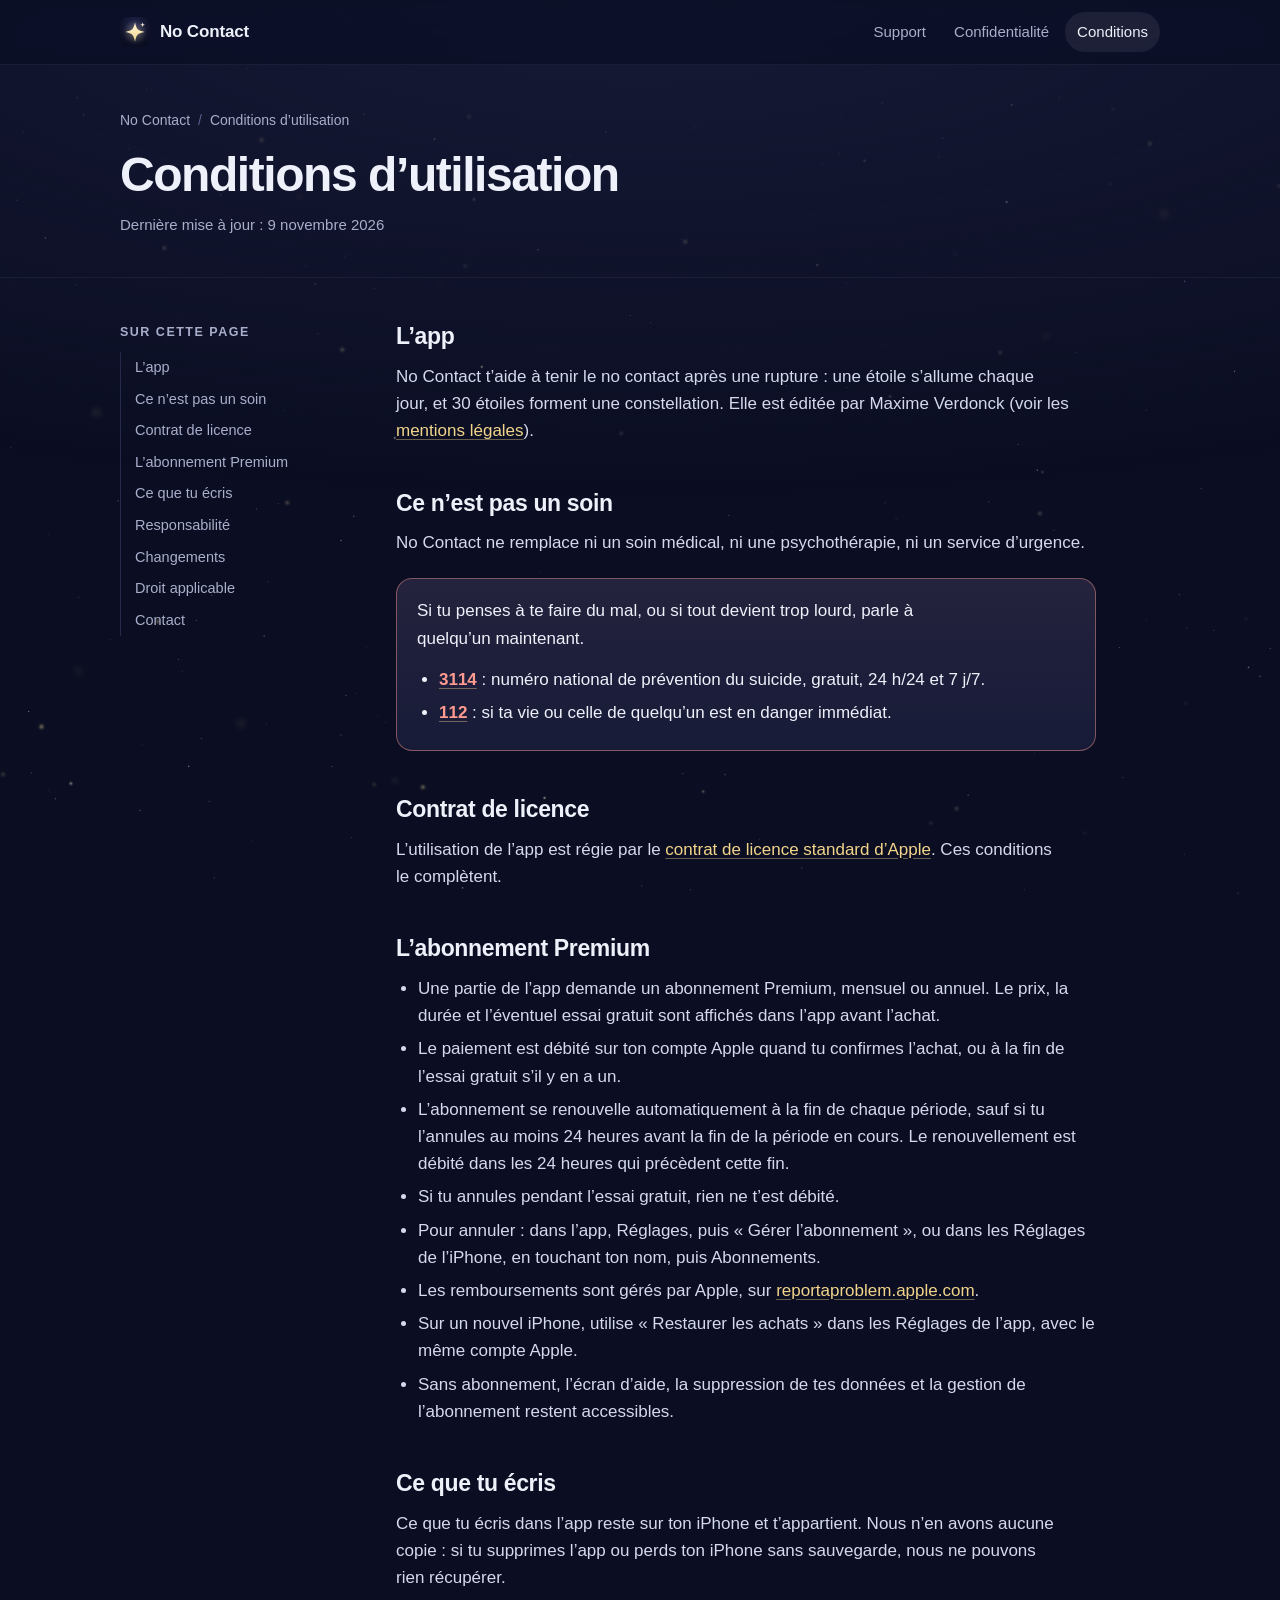
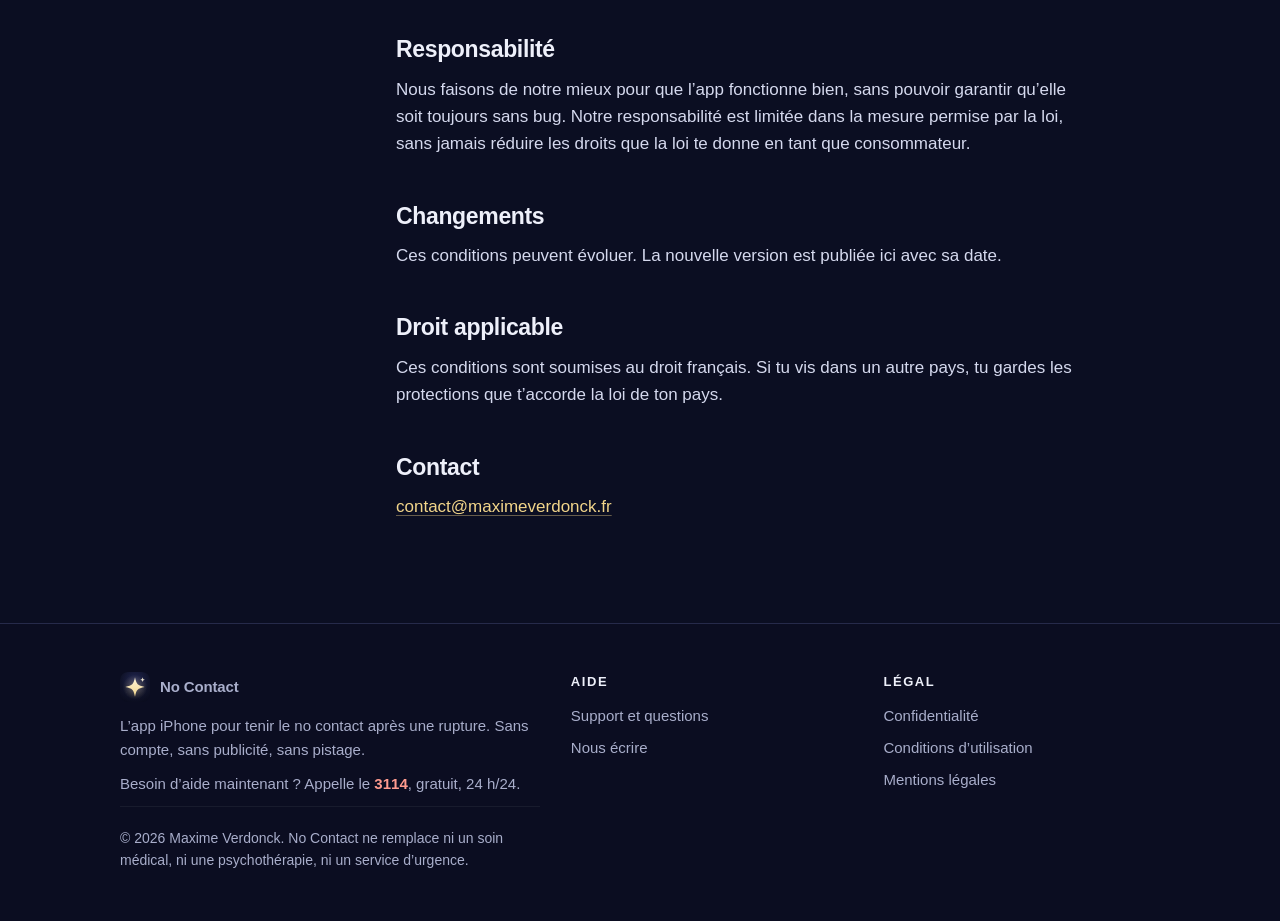
==== commit 64eed750: "Use the app icon for the favicons and the share image" ====
--- a/conditions/index.html
+++ b/conditions/index.html
@@ -10,9 +10,9 @@
 <meta name="author" content="Maxime Verdonck">
 <meta name="theme-color" content="#0B0E22">
 <meta name="color-scheme" content="dark">
-<link rel="icon" href="/favicon.ico" sizes="48x48">
-<link rel="icon" href="/favicon.svg" type="image/svg+xml">
-<link rel="apple-touch-icon" href="/apple-touch-icon.png">
+<link rel="icon" href="/favicon.ico?v=2" sizes="48x48">
+<link rel="icon" href="/favicon.svg?v=2" type="image/svg+xml">
+<link rel="apple-touch-icon" href="/apple-touch-icon.png?v=2">
 <link rel="manifest" href="/site.webmanifest">
 <meta name="apple-mobile-web-app-title" content="No Contact">
 <meta property="og:type" content="website">
@@ -37,7 +37,7 @@
 <a class="skip" href="#contenu">Aller au contenu</a>
 <header class="site-header">
   <div class="wrap">
-    <a class="brand" href="/"><img src="/favicon.svg" alt="" width="30" height="30">No Contact</a>
+    <a class="brand" href="/"><img src="/favicon.svg?v=2" alt="" width="30" height="30">No Contact</a>
     <nav class="site-nav" aria-label="Navigation principale">
       <a href="/support/">Support</a>
       <a class="optional" href="/confidentialite/">Confidentialité</a>
@@ -121,7 +121,7 @@
   <div class="wrap">
     <div class="footer-grid">
       <div>
-        <a class="brand" href="/"><img src="/favicon.svg" alt="" width="30" height="30" loading="lazy">No Contact</a>
+        <a class="brand" href="/"><img src="/favicon.svg?v=2" alt="" width="30" height="30" loading="lazy">No Contact</a>
         <p>L’app iPhone pour tenir le no contact après une rupture. Sans compte, sans publicité, sans pistage.</p>
         <p class="urgent">Besoin d’aide maintenant ? Appelle le <a href="tel:3114">3114</a>, gratuit, 24 h/24.</p>
       </div>
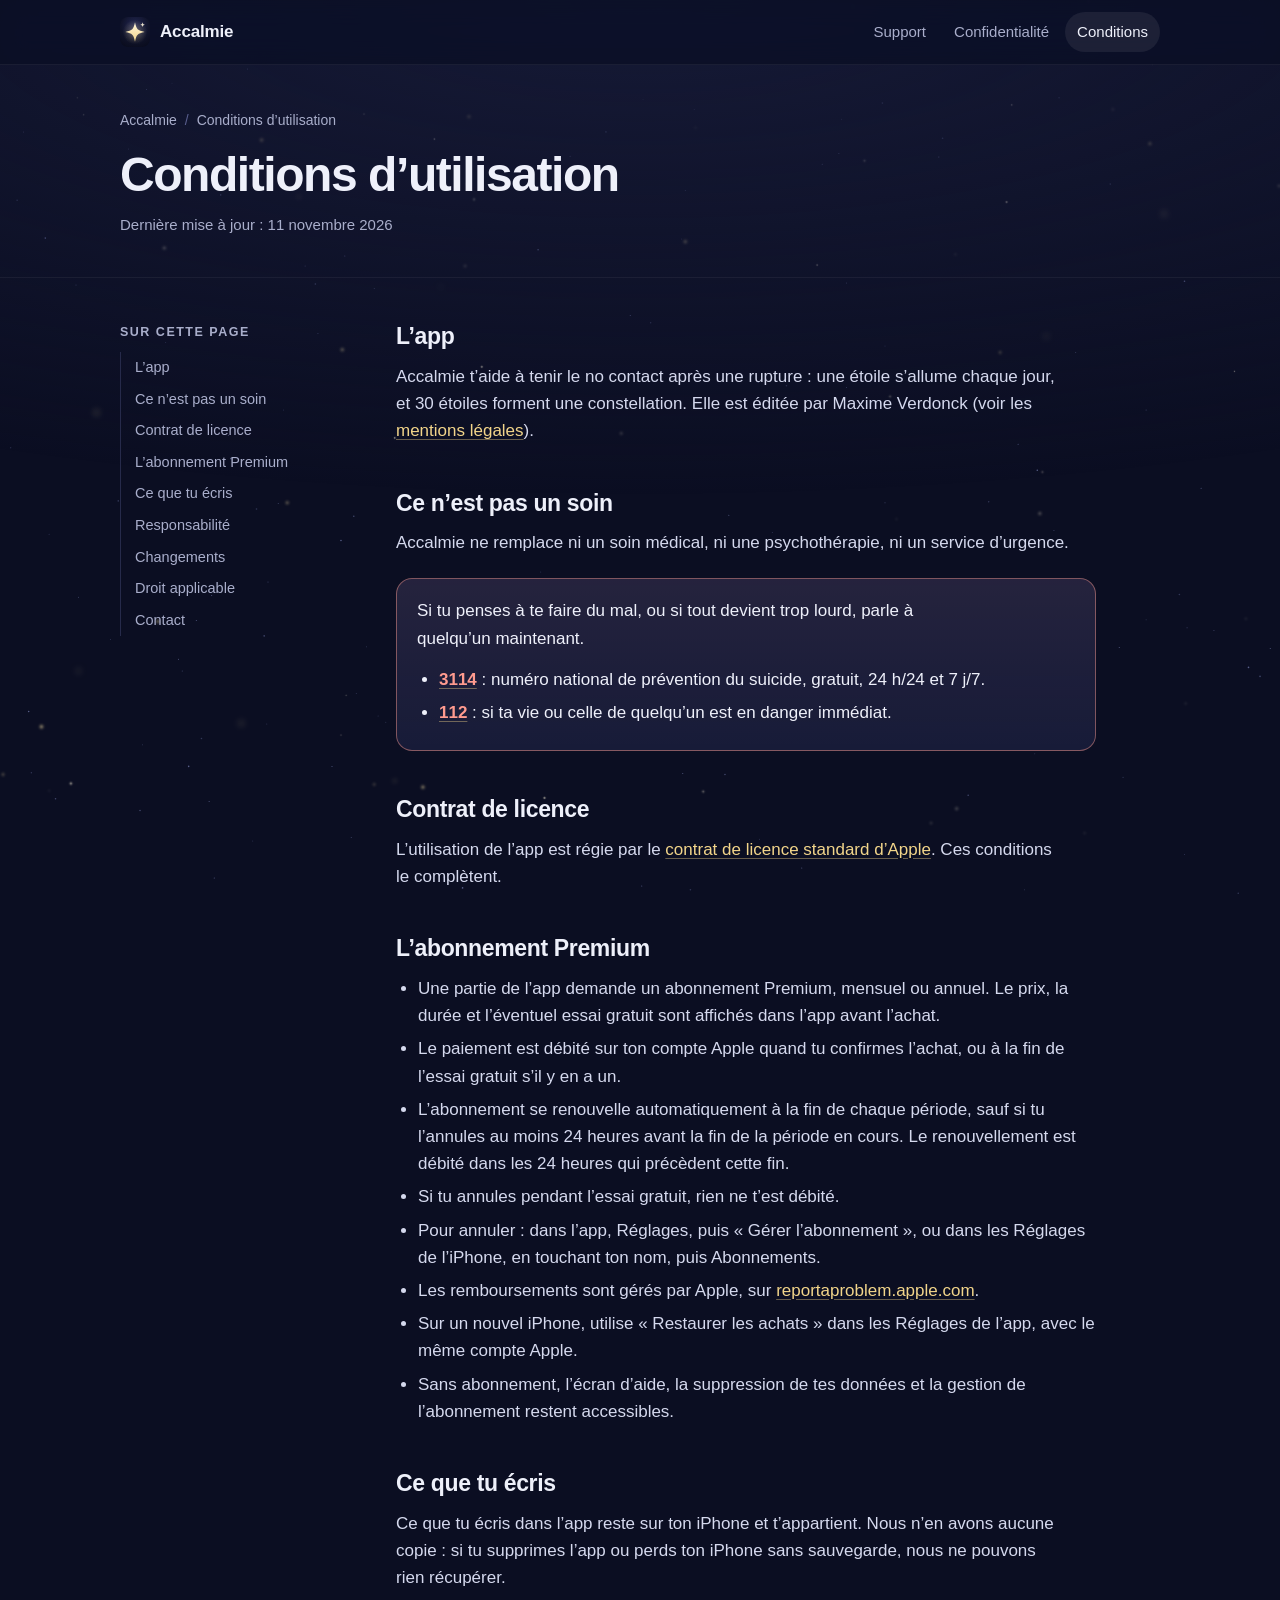
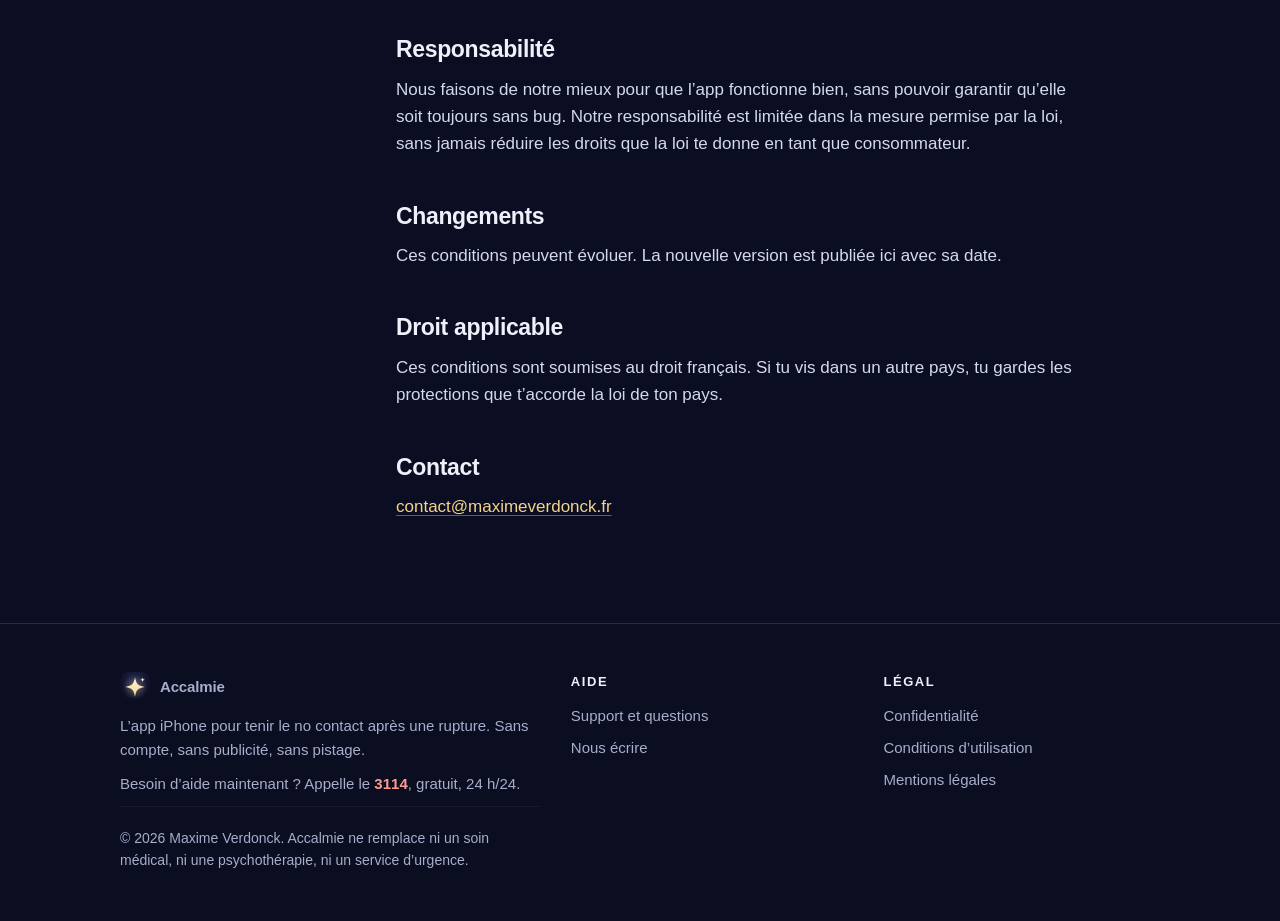
==== commit 0f0d8400: "Rename the app to Accalmie, play the thirty evenings on a stage and drop the dots of the labels" ====
--- a/conditions/index.html
+++ b/conditions/index.html
@@ -3,8 +3,8 @@
 <head>
 <meta charset="utf-8">
 <meta name="viewport" content="width=device-width, initial-scale=1">
-<title>Conditions d’utilisation | No Contact</title>
-<meta name="description" content="Conditions d’utilisation de l’app No Contact et de l’abonnement Premium : renouvellement, annulation, remboursement, responsabilité.">
+<title>Conditions d’utilisation | Accalmie</title>
+<meta name="description" content="Conditions d’utilisation de l’app Accalmie et de l’abonnement Premium : renouvellement, annulation, remboursement, responsabilité.">
 <meta name="robots" content="index, follow">
 <link rel="canonical" href="https://nocontact.maximeverdonck.fr/conditions/">
 <meta name="author" content="Maxime Verdonck">
@@ -14,30 +14,30 @@
 <link rel="icon" href="/favicon.svg?v=2" type="image/svg+xml">
 <link rel="apple-touch-icon" href="/apple-touch-icon.png?v=2">
 <link rel="manifest" href="/site.webmanifest">
-<meta name="apple-mobile-web-app-title" content="No Contact">
+<meta name="apple-mobile-web-app-title" content="Accalmie">
 <meta property="og:type" content="website">
-<meta property="og:site_name" content="No Contact">
+<meta property="og:site_name" content="Accalmie">
 <meta property="og:locale" content="fr_FR">
 <meta property="og:url" content="https://nocontact.maximeverdonck.fr/conditions/">
-<meta property="og:title" content="Conditions d’utilisation | No Contact">
-<meta property="og:description" content="Conditions d’utilisation de l’app No Contact et de l’abonnement Premium : renouvellement, annulation, remboursement, responsabilité.">
+<meta property="og:title" content="Conditions d’utilisation | Accalmie">
+<meta property="og:description" content="Conditions d’utilisation de l’app Accalmie et de l’abonnement Premium : renouvellement, annulation, remboursement, responsabilité.">
 <meta property="og:image" content="https://nocontact.maximeverdonck.fr/og.png">
 <meta property="og:image:type" content="image/png">
 <meta property="og:image:width" content="1200">
 <meta property="og:image:height" content="630">
-<meta property="og:image:alt" content="No Contact : une étoile s’allume chaque jour sans contact">
+<meta property="og:image:alt" content="Accalmie : une étoile s’allume chaque jour sans contact">
 <meta name="twitter:card" content="summary_large_image">
-<meta name="twitter:title" content="Conditions d’utilisation | No Contact">
-<meta name="twitter:description" content="Conditions d’utilisation de l’app No Contact et de l’abonnement Premium : renouvellement, annulation, remboursement, responsabilité.">
+<meta name="twitter:title" content="Conditions d’utilisation | Accalmie">
+<meta name="twitter:description" content="Conditions d’utilisation de l’app Accalmie et de l’abonnement Premium : renouvellement, annulation, remboursement, responsabilité.">
 <meta name="twitter:image" content="https://nocontact.maximeverdonck.fr/og.png">
-<link rel="stylesheet" href="/style.css?v=4">
-<script type="application/ld+json">{"@context":"https://schema.org","@type":"BreadcrumbList","itemListElement":[{"@type":"ListItem","position":1,"name":"No Contact","item":"https://nocontact.maximeverdonck.fr/"},{"@type":"ListItem","position":2,"name":"Conditions d’utilisation","item":"https://nocontact.maximeverdonck.fr/conditions/"}]}</script>
+<link rel="stylesheet" href="/style.css?v=5">
+<script type="application/ld+json">{"@context":"https://schema.org","@type":"BreadcrumbList","itemListElement":[{"@type":"ListItem","position":1,"name":"Accalmie","item":"https://nocontact.maximeverdonck.fr/"},{"@type":"ListItem","position":2,"name":"Conditions d’utilisation","item":"https://nocontact.maximeverdonck.fr/conditions/"}]}</script>
 </head>
 <body>
 <a class="skip" href="#contenu">Aller au contenu</a>
 <header class="site-header">
   <div class="wrap">
-    <a class="brand" href="/"><img src="/favicon.svg?v=2" alt="" width="30" height="30">No Contact</a>
+    <a class="brand" href="/"><img src="/favicon.svg?v=2" alt="" width="30" height="30">Accalmie</a>
     <nav class="site-nav" aria-label="Navigation principale">
       <a href="/support/">Support</a>
       <a class="optional" href="/confidentialite/">Confidentialité</a>
@@ -49,11 +49,11 @@
 <div class="page-head">
   <div class="wrap">
     <ol class="crumbs" aria-label="Fil d’Ariane">
-      <li><a href="/">No Contact</a></li>
+      <li><a href="/">Accalmie</a></li>
       <li aria-current="page">Conditions d’utilisation</li>
     </ol>
     <h1>Conditions d’utilisation</h1>
-    <p class="updated">Dernière mise à jour : 9 novembre 2026</p>
+    <p class="updated">Dernière mise à jour : 11 novembre 2026</p>
   </div>
 </div>
 <div class="wrap page-body">
@@ -73,10 +73,10 @@
   </nav>
   <article class="prose">
 <h2 id="l-app">L’app</h2>
-<p>No Contact t’aide à tenir le no contact après une rupture : une étoile s’allume chaque jour, et 30 étoiles forment une constellation. Elle est éditée par Maxime Verdonck (voir les <a href="/mentions-legales/">mentions légales</a>).</p>
+<p>Accalmie t’aide à tenir le no contact après une rupture : une étoile s’allume chaque jour, et 30 étoiles forment une constellation. Elle est éditée par Maxime Verdonck (voir les <a href="/mentions-legales/">mentions légales</a>).</p>
 
 <h2 id="ce-n-est-pas-un-soin">Ce n’est pas un soin</h2>
-<p>No Contact ne remplace ni un soin médical, ni une psychothérapie, ni un service d’urgence.</p>
+<p>Accalmie ne remplace ni un soin médical, ni une psychothérapie, ni un service d’urgence.</p>
 <div class="card help">
   <p>Si tu penses à te faire du mal, ou si tout devient trop lourd, parle à quelqu’un maintenant.</p>
   <ul>
@@ -121,7 +121,7 @@
   <div class="wrap">
     <div class="footer-grid">
       <div>
-        <a class="brand" href="/"><img src="/favicon.svg?v=2" alt="" width="30" height="30" loading="lazy">No Contact</a>
+        <a class="brand" href="/"><img src="/favicon.svg?v=2" alt="" width="30" height="30" loading="lazy">Accalmie</a>
         <p>L’app iPhone pour tenir le no contact après une rupture. Sans compte, sans publicité, sans pistage.</p>
         <p class="urgent">Besoin d’aide maintenant ? Appelle le <a href="tel:3114">3114</a>, gratuit, 24 h/24.</p>
       </div>
@@ -141,7 +141,7 @@
         </ul>
       </nav>
     </div>
-    <p class="footer-bottom">© 2026 Maxime Verdonck. No Contact ne remplace ni un soin médical, ni une psychothérapie, ni un service d’urgence.</p>
+    <p class="footer-bottom">© 2026 Maxime Verdonck. Accalmie ne remplace ni un soin médical, ni une psychothérapie, ni un service d’urgence.</p>
   </div>
 </footer>
 </body>
--- a/style.css
+++ b/style.css
@@ -340,12 +340,11 @@
 /* Shared section pieces */
 
 .label {
-  display: inline-flex; align-items: center; gap: 8px;
+  display: inline-block;
   background: rgba(255, 255, 255, 0.06); color: var(--muted);
   border-radius: 8px; padding: 5px 12px; margin-bottom: 18px;
   font-size: 14px; line-height: 1.4;
 }
-.label::before { content: ""; width: 7px; height: 7px; border-radius: 50%; background: var(--gold); }
 
 .section { position: relative; padding: 88px 0; }
 .section-head { max-width: 640px; margin: 0 0 40px; }
@@ -477,45 +476,131 @@
 }
 .tile svg { width: 19px; height: 19px; }
 
+/* The stage: thirty evenings in 16 seconds. Without motion it rests on the revealed constellation. */
+
+@property --day { syntax: "<integer>"; initial-value: 30; inherits: false; }
 .stage {
-  position: relative; height: 440px; border-radius: 24px; padding: 32px;
-  background: rgba(23, 27, 56, 0.45);
-  box-shadow: inset 0 0 0 1px rgba(255, 255, 255, 0.05), inset 0 0 24px rgba(0, 0, 0, 0.55);
-}
-.float {
-  position: absolute; border-radius: 16px; padding: 16px 18px;
-  background: rgba(27, 31, 63, 0.86); border: 1px solid var(--border-2);
-  -webkit-backdrop-filter: blur(10px); backdrop-filter: blur(10px);
-  box-shadow: 0 18px 44px rgba(0, 0, 0, 0.45);
-  transition: transform 0.4s var(--ease);
-}
-.stage:hover .float { transform: translateY(-4px); }
-.stage:hover .f2 { transform: translateY(-8px); }
-.float p { margin: 0; }
-.float .k { color: var(--muted); font-size: 12.5px; margin-bottom: 4px; }
-.float .big { font-size: 26px; font-weight: 700; letter-spacing: -0.02em; line-height: 1.2; }
-.float .s { color: var(--muted); font-size: 12.5px; line-height: 1.45; margin-top: 6px; }
-.float .t { font-size: 15px; font-weight: 650; margin-top: 8px; }
-.float .ready { display: flex; align-items: center; gap: 10px; font-weight: 650; font-size: 16px; margin: 4px 0 12px; }
-.float .dot {
-  width: 9px; height: 9px; border-radius: 50%; background: var(--star); flex: none;
-  box-shadow: 0 0 14px 5px rgba(255, 233, 168, 0.55); animation: breathe 3.2s ease-in-out infinite;
-}
-.float .mini {
-  display: block; text-align: center; background: var(--gold); color: var(--on-gold);
-  border-radius: 999px; padding: 8px 14px; font-weight: 650; font-size: 14px;
-}
-.float svg { display: block; width: 100%; height: auto; margin-top: 6px; }
-.f1 { top: 32px; left: 32px; width: 262px; }
-.f2 { top: 150px; right: 32px; width: 236px; z-index: 2; }
-.f3 { bottom: 32px; left: 64px; width: 264px; }
+  position: relative; border-radius: 28px; padding: 26px 26px 22px; overflow: hidden;
+  background: radial-gradient(120% 90% at 50% 0%, rgba(34, 39, 84, 0.75) 0%, rgba(11, 14, 34, 0.9) 70%);
+  box-shadow: inset 0 0 0 1px rgba(255, 255, 255, 0.07), inset 0 1px 0 rgba(255, 255, 255, 0.08), 0 40px 80px -40px rgba(0, 0, 0, 0.9);
+}
+.stage p { margin: 0; }
+.stage-top { display: flex; align-items: baseline; justify-content: space-between; gap: 12px; }
+.stage .day { font-size: 15px; color: var(--muted); }
+.stage .day b { font-size: 44px; font-weight: 700; letter-spacing: -0.04em; color: var(--text); margin-left: 6px; font-variant-numeric: tabular-nums; }
+.daynum { counter-reset: d 30; counter-reset: d var(--day, 30); animation: count 16s linear infinite; }
+.daynum::after { content: counter(d); }
+@keyframes count { 0%, 6% { --day: 1; } 67%, 100% { --day: 30; } }
+.stage .since { font-size: 13.5px; color: var(--muted); background: rgba(255, 255, 255, 0.06); border-radius: 999px; padding: 5px 12px; white-space: nowrap; }
+.journey { display: block; width: 100%; height: auto; margin: 6px 0 10px; }
+.journey .st { transform-box: fill-box; transform-origin: center; animation: 16s linear infinite; }
+.journey .links path { stroke-dasharray: 1; animation: draw 16s linear infinite; }
+@keyframes draw { 0%, 70% { stroke-dashoffset: 1; } 80%, 95% { stroke-dashoffset: 0; opacity: 1; } 100% { stroke-dashoffset: 0; opacity: 0; } }
+@keyframes s0 { 0%, 6.0% { opacity: 0; transform: scale(0.2); } 7.6% { opacity: 1; transform: scale(1.6); } 9.6%, 95% { opacity: 1; transform: scale(1); } 100% { opacity: 0; transform: scale(1); } }
+.journey .s0 { animation-name: s0; }
+@keyframes s1 { 0%, 8.1% { opacity: 0; transform: scale(0.2); } 9.7% { opacity: 1; transform: scale(1.6); } 11.7%, 95% { opacity: 1; transform: scale(1); } 100% { opacity: 0; transform: scale(1); } }
+.journey .s1 { animation-name: s1; }
+@keyframes s2 { 0%, 10.2% { opacity: 0; transform: scale(0.2); } 11.8% { opacity: 1; transform: scale(1.6); } 13.8%, 95% { opacity: 1; transform: scale(1); } 100% { opacity: 0; transform: scale(1); } }
+.journey .s2 { animation-name: s2; }
+@keyframes s3 { 0%, 12.3% { opacity: 0; transform: scale(0.2); } 13.9% { opacity: 1; transform: scale(1.6); } 15.9%, 95% { opacity: 1; transform: scale(1); } 100% { opacity: 0; transform: scale(1); } }
+.journey .s3 { animation-name: s3; }
+@keyframes s4 { 0%, 14.4% { opacity: 0; transform: scale(0.2); } 16.0% { opacity: 1; transform: scale(1.6); } 18.0%, 95% { opacity: 1; transform: scale(1); } 100% { opacity: 0; transform: scale(1); } }
+.journey .s4 { animation-name: s4; }
+@keyframes s5 { 0%, 16.5% { opacity: 0; transform: scale(0.2); } 18.1% { opacity: 1; transform: scale(1.6); } 20.1%, 95% { opacity: 1; transform: scale(1); } 100% { opacity: 0; transform: scale(1); } }
+.journey .s5 { animation-name: s5; }
+@keyframes s6 { 0%, 18.6% { opacity: 0; transform: scale(0.2); } 20.2% { opacity: 1; transform: scale(1.6); } 22.2%, 95% { opacity: 1; transform: scale(1); } 100% { opacity: 0; transform: scale(1); } }
+.journey .s6 { animation-name: s6; }
+@keyframes s7 { 0%, 20.7% { opacity: 0; transform: scale(0.2); } 22.3% { opacity: 1; transform: scale(1.6); } 24.3%, 95% { opacity: 1; transform: scale(1); } 100% { opacity: 0; transform: scale(1); } }
+.journey .s7 { animation-name: s7; }
+@keyframes s8 { 0%, 22.8% { opacity: 0; transform: scale(0.2); } 24.4% { opacity: 1; transform: scale(1.6); } 26.4%, 95% { opacity: 1; transform: scale(1); } 100% { opacity: 0; transform: scale(1); } }
+.journey .s8 { animation-name: s8; }
+@keyframes s9 { 0%, 24.9% { opacity: 0; transform: scale(0.2); } 26.5% { opacity: 1; transform: scale(1.6); } 28.5%, 95% { opacity: 1; transform: scale(1); } 100% { opacity: 0; transform: scale(1); } }
+.journey .s9 { animation-name: s9; }
+@keyframes s10 { 0%, 27.0% { opacity: 0; transform: scale(0.2); } 28.6% { opacity: 1; transform: scale(1.6); } 30.6%, 95% { opacity: 1; transform: scale(1); } 100% { opacity: 0; transform: scale(1); } }
+.journey .s10 { animation-name: s10; }
+@keyframes s11 { 0%, 29.1% { opacity: 0; transform: scale(0.2); } 30.7% { opacity: 1; transform: scale(1.6); } 32.7%, 95% { opacity: 1; transform: scale(1); } 100% { opacity: 0; transform: scale(1); } }
+.journey .s11 { animation-name: s11; }
+@keyframes s12 { 0%, 31.2% { opacity: 0; transform: scale(0.2); } 32.8% { opacity: 1; transform: scale(1.6); } 34.8%, 95% { opacity: 1; transform: scale(1); } 100% { opacity: 0; transform: scale(1); } }
+.journey .s12 { animation-name: s12; }
+@keyframes s13 { 0%, 33.3% { opacity: 0; transform: scale(0.2); } 34.9% { opacity: 1; transform: scale(1.6); } 36.9%, 95% { opacity: 1; transform: scale(1); } 100% { opacity: 0; transform: scale(1); } }
+.journey .s13 { animation-name: s13; }
+@keyframes s14 { 0%, 35.4% { opacity: 0; transform: scale(0.2); } 37.0% { opacity: 1; transform: scale(1.6); } 39.0%, 95% { opacity: 1; transform: scale(1); } 100% { opacity: 0; transform: scale(1); } }
+.journey .s14 { animation-name: s14; }
+@keyframes s15 { 0%, 37.5% { opacity: 0; transform: scale(0.2); } 39.1% { opacity: 1; transform: scale(1.6); } 41.1%, 95% { opacity: 1; transform: scale(1); } 100% { opacity: 0; transform: scale(1); } }
+.journey .s15 { animation-name: s15; }
+@keyframes s16 { 0%, 39.6% { opacity: 0; transform: scale(0.2); } 41.2% { opacity: 1; transform: scale(1.6); } 43.2%, 95% { opacity: 1; transform: scale(1); } 100% { opacity: 0; transform: scale(1); } }
+.journey .s16 { animation-name: s16; }
+@keyframes s17 { 0%, 41.7% { opacity: 0; transform: scale(0.2); } 43.3% { opacity: 1; transform: scale(1.6); } 45.3%, 95% { opacity: 1; transform: scale(1); } 100% { opacity: 0; transform: scale(1); } }
+.journey .s17 { animation-name: s17; }
+@keyframes s18 { 0%, 43.8% { opacity: 0; transform: scale(0.2); } 45.4% { opacity: 1; transform: scale(1.6); } 47.4%, 95% { opacity: 1; transform: scale(1); } 100% { opacity: 0; transform: scale(1); } }
+.journey .s18 { animation-name: s18; }
+@keyframes s19 { 0%, 45.9% { opacity: 0; transform: scale(0.2); } 47.5% { opacity: 1; transform: scale(1.6); } 49.5%, 95% { opacity: 1; transform: scale(1); } 100% { opacity: 0; transform: scale(1); } }
+.journey .s19 { animation-name: s19; }
+@keyframes s20 { 0%, 48.0% { opacity: 0; transform: scale(0.2); } 49.6% { opacity: 1; transform: scale(1.6); } 51.6%, 95% { opacity: 1; transform: scale(1); } 100% { opacity: 0; transform: scale(1); } }
+.journey .s20 { animation-name: s20; }
+@keyframes s21 { 0%, 50.1% { opacity: 0; transform: scale(0.2); } 51.7% { opacity: 1; transform: scale(1.6); } 53.7%, 95% { opacity: 1; transform: scale(1); } 100% { opacity: 0; transform: scale(1); } }
+.journey .s21 { animation-name: s21; }
+@keyframes s22 { 0%, 52.2% { opacity: 0; transform: scale(0.2); } 53.8% { opacity: 1; transform: scale(1.6); } 55.8%, 95% { opacity: 1; transform: scale(1); } 100% { opacity: 0; transform: scale(1); } }
+.journey .s22 { animation-name: s22; }
+@keyframes s23 { 0%, 54.3% { opacity: 0; transform: scale(0.2); } 55.9% { opacity: 1; transform: scale(1.6); } 57.9%, 95% { opacity: 1; transform: scale(1); } 100% { opacity: 0; transform: scale(1); } }
+.journey .s23 { animation-name: s23; }
+@keyframes s24 { 0%, 56.4% { opacity: 0; transform: scale(0.2); } 58.0% { opacity: 1; transform: scale(1.6); } 60.0%, 95% { opacity: 1; transform: scale(1); } 100% { opacity: 0; transform: scale(1); } }
+.journey .s24 { animation-name: s24; }
+@keyframes s25 { 0%, 58.5% { opacity: 0; transform: scale(0.2); } 60.1% { opacity: 1; transform: scale(1.6); } 62.1%, 95% { opacity: 1; transform: scale(1); } 100% { opacity: 0; transform: scale(1); } }
+.journey .s25 { animation-name: s25; }
+@keyframes s26 { 0%, 60.6% { opacity: 0; transform: scale(0.2); } 62.2% { opacity: 1; transform: scale(1.6); } 64.2%, 95% { opacity: 1; transform: scale(1); } 100% { opacity: 0; transform: scale(1); } }
+.journey .s26 { animation-name: s26; }
+@keyframes s27 { 0%, 62.7% { opacity: 0; transform: scale(0.2); } 64.3% { opacity: 1; transform: scale(1.6); } 66.3%, 95% { opacity: 1; transform: scale(1); } 100% { opacity: 0; transform: scale(1); } }
+.journey .s27 { animation-name: s27; }
+@keyframes s28 { 0%, 64.8% { opacity: 0; transform: scale(0.2); } 66.4% { opacity: 1; transform: scale(1.6); } 68.4%, 95% { opacity: 1; transform: scale(1); } 100% { opacity: 0; transform: scale(1); } }
+.journey .s28 { animation-name: s28; }
+@keyframes s29 { 0%, 66.9% { opacity: 0; transform: scale(0.2); } 68.5% { opacity: 1; transform: scale(1.6); } 70.5%, 95% { opacity: 1; transform: scale(1); } 100% { opacity: 0; transform: scale(1); } }
+.journey .s29 { animation-name: s29; }
+
+.slot { position: relative; height: 66px; margin: 0 0 18px; }
+.tonight {
+  position: absolute; left: 0; top: 14px; opacity: 0;
+  display: inline-flex; align-items: center; gap: 8px;
+  background: rgba(27, 31, 63, 0.9); border: 1px solid var(--border-2); border-radius: 999px;
+  padding: 8px 14px; font-size: 13.5px; font-weight: 600;
+  animation: tonight 16s linear infinite;
+}
+.tonight svg { width: 14px; height: 14px; color: var(--gold); }
+@keyframes tonight { 0%, 12% { opacity: 0; transform: translateY(8px); } 16%, 60% { opacity: 1; transform: none; } 66%, 100% { opacity: 0; transform: translateY(-6px); } }
+
+.revealed {
+  position: absolute; inset: 0; display: flex; align-items: center; justify-content: space-between; gap: 12px;
+  background: rgba(27, 31, 63, 0.9); border: 1px solid var(--border-2); border-radius: 18px; padding: 10px 12px 10px 18px;
+  box-shadow: 0 0 60px -18px rgba(242, 213, 138, 0.45);
+  animation: revealed 16s var(--ease) infinite;
+}
+.revealed .k { color: var(--muted); font-size: 12.5px; }
+.revealed .t { font-size: 15.5px; font-weight: 650; line-height: 1.25; }
+.revealed .mini { flex: none; background: var(--gold); color: var(--on-gold); border-radius: 999px; padding: 9px 16px; font-weight: 650; font-size: 14px; white-space: nowrap; }
+@keyframes revealed { 0%, 80% { opacity: 0; transform: translateY(16px) scale(0.97); } 85%, 95% { opacity: 1; transform: none; } 100% { opacity: 0; transform: none; } }
+
+.track { height: 4px; border-radius: 999px; background: rgba(255, 255, 255, 0.08); overflow: hidden; }
+.track i { display: block; height: 100%; border-radius: 999px; background: linear-gradient(90deg, #F2D58A, #FFF6DC); transform-origin: left; animation: fill 16s linear infinite; }
+@keyframes fill { 0%, 6% { transform: scaleX(0.03); } 67%, 95% { transform: scaleX(1); } 100% { transform: scaleX(1); opacity: 0; } }
+.track-ends { display: flex; justify-content: space-between; color: var(--muted); font-size: 12.5px; margin-top: 8px; }
+
+/* The step on the left lights up while the stage plays it. */
+.rows .tile { animation: 16s linear infinite; }
+.rows li:nth-child(1) .tile { animation-name: step1; }
+.rows li:nth-child(2) .tile { animation-name: step2; }
+.rows li:nth-child(3) .tile { animation-name: step3; }
+@keyframes step1 { 0%, 5% { background: var(--gold); color: var(--on-gold); } 8%, 100% { background: rgba(242, 213, 138, 0.1); color: var(--gold); } }
+@keyframes step2 { 0%, 5% { background: rgba(242, 213, 138, 0.1); color: var(--gold); } 8%, 68% { background: var(--gold); color: var(--on-gold); } 72%, 100% { background: rgba(242, 213, 138, 0.1); color: var(--gold); } }
+@keyframes step3 { 0%, 68% { background: rgba(242, 213, 138, 0.1); color: var(--gold); } 72%, 95% { background: var(--gold); color: var(--on-gold); } 100% { background: rgba(242, 213, 138, 0.1); color: var(--gold); } }
 
 @media (max-width: 880px) {
   .split { grid-template-columns: 1fr; gap: 40px; }
-  .stage { height: auto; padding: 20px; display: grid; gap: 14px; }
-  .float { position: static; width: auto; }
-  .f2 { margin-left: 28px; }
-  .f1, .f3 { margin-right: 28px; }
+  .stage { padding: 20px 18px 18px; }
+  .revealed .mini { padding: 8px 12px; font-size: 13px; }
+  .revealed { padding: 10px 10px 10px 14px; }
+  .revealed .k { display: none; }
+  .revealed .t { font-size: 14.5px; }
+  .tonight { font-size: 12.5px; padding: 8px 12px; }
 }
 
 /* Bento */
